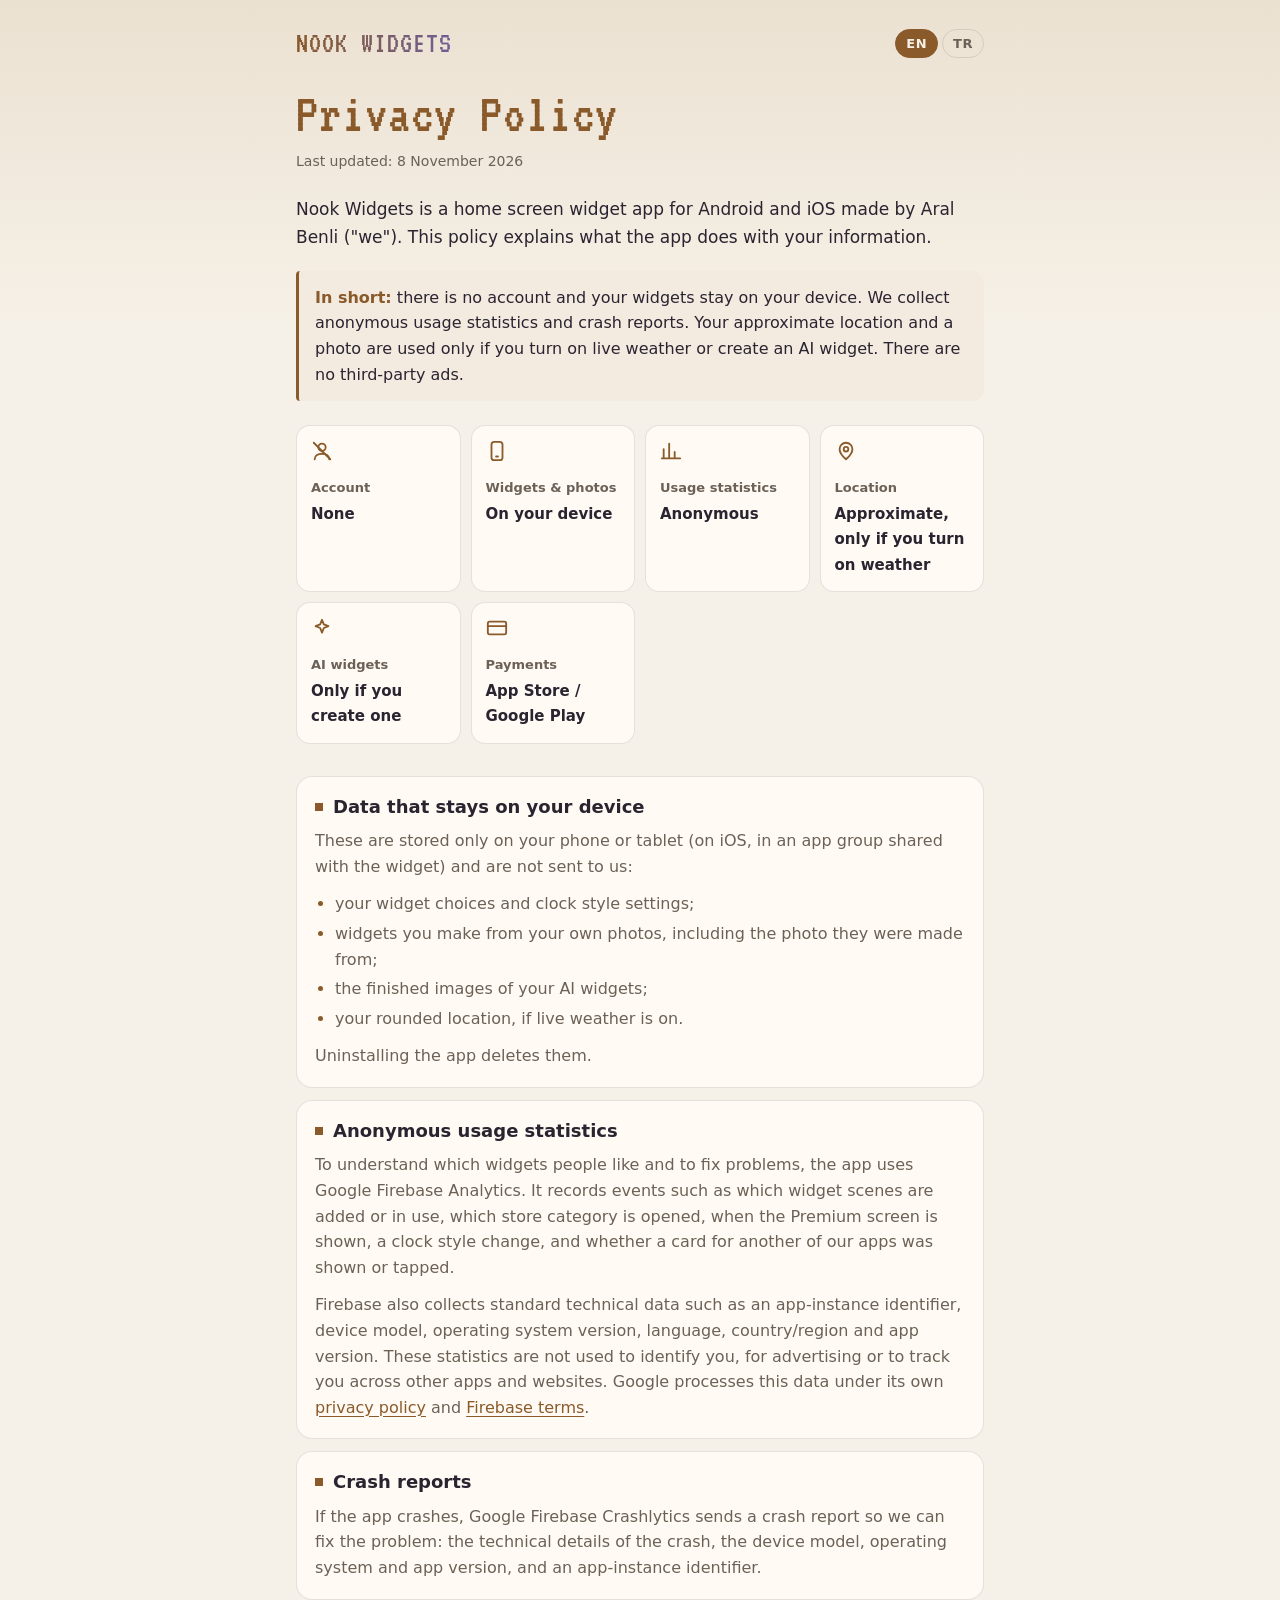
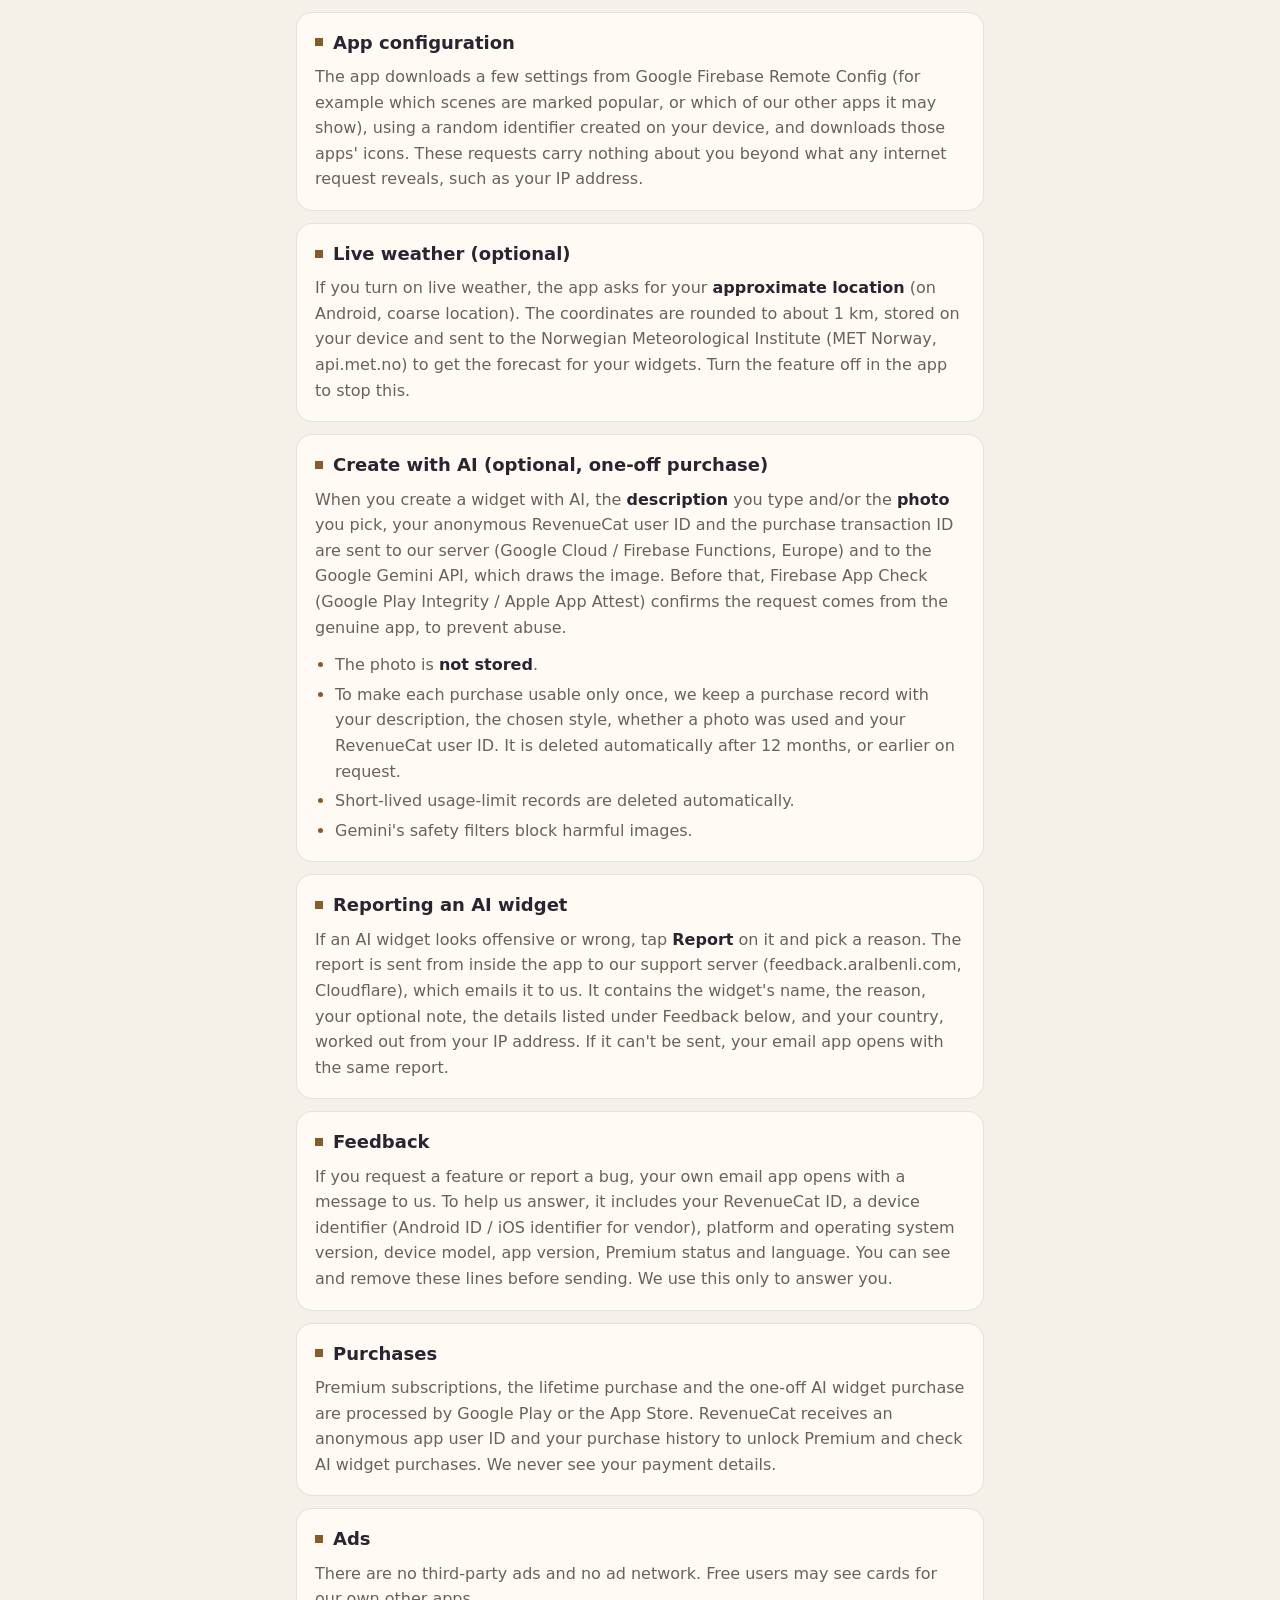
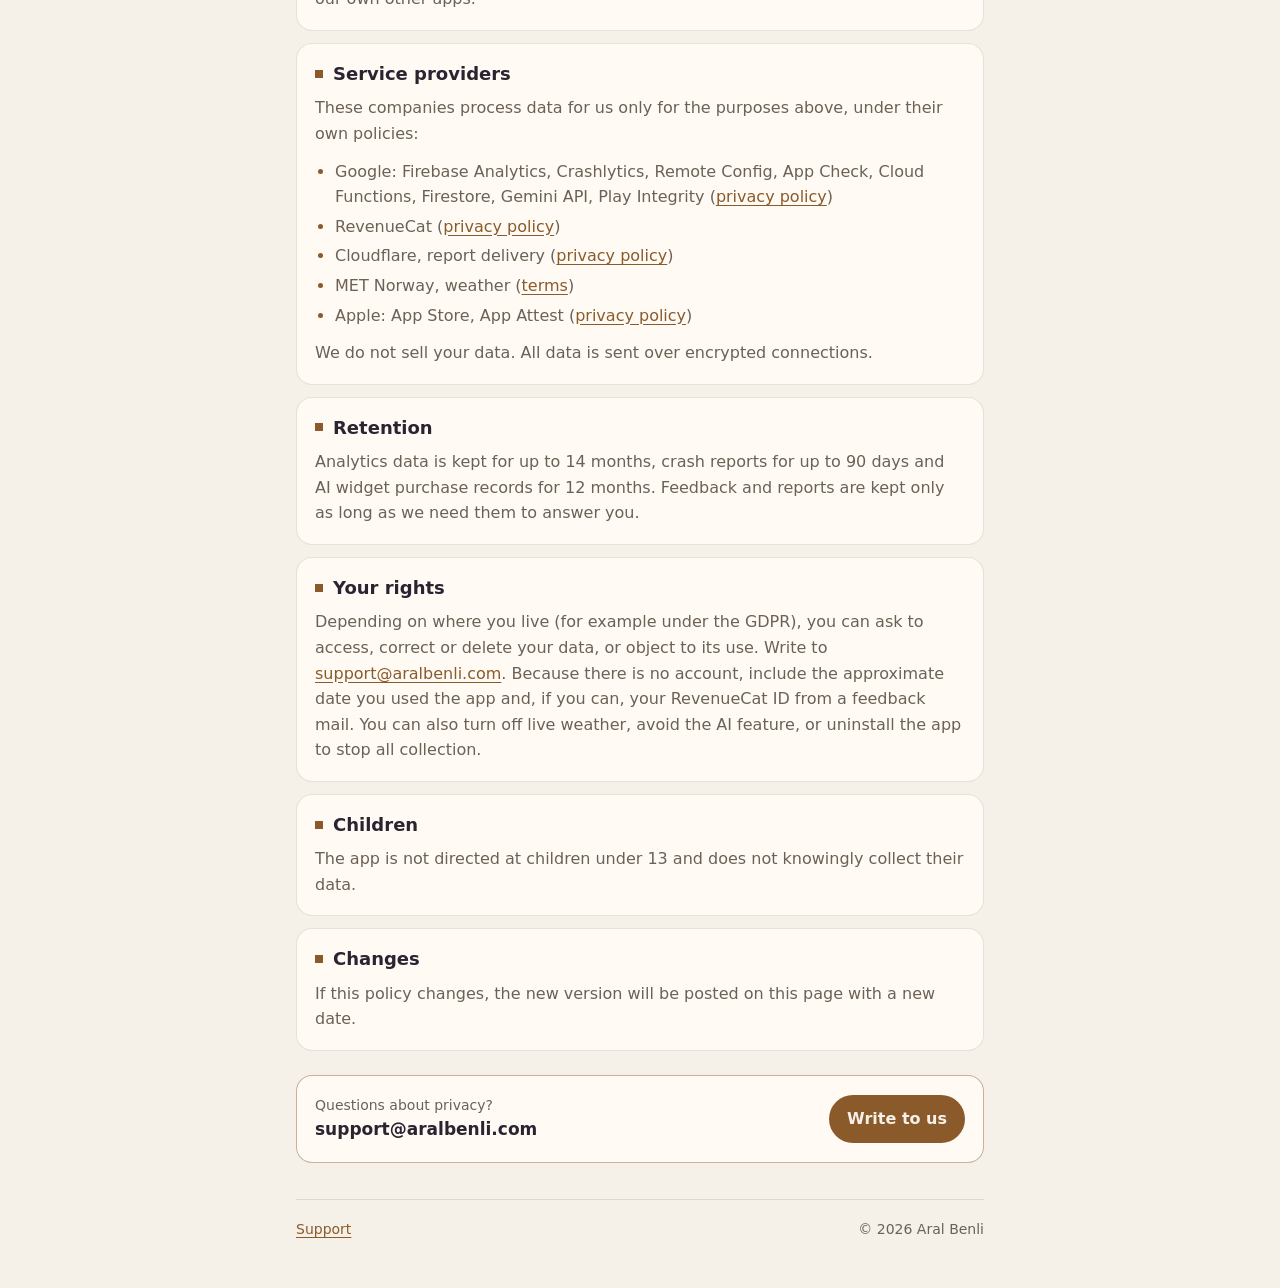
==== privacy.html @ 29fda94a "Nook Widgets privacy policy and support pages Co-Authored-By: Claude Opus 5.5 <noreply@anthropic.com" ====
<!doctype html>
<html lang="en">
<head>
<meta charset="utf-8">
<meta name="viewport" content="width=device-width, initial-scale=1, viewport-fit=cover">
<title>Nook Widgets · Privacy Policy</title>
<meta name="description" content="What Nook Widgets does with your information: no account, widgets on your device, optional weather and AI features.">
<link rel="icon" href="icon.png">
<script src="theme.js"></script>
<link rel="stylesheet" href="style.css">
</head>
<body>
<main>
  <div class="top">
    <a class="brand" href="index.html" data-keep>NOOK WIDGETS</a>
    <div class="langs"><button data-set-lang="en">EN</button><button data-set-lang="tr">TR</button></div>
  </div>

  <!-- ───────── English ───────── -->
  <div lang="en">
    <header class="hero">
      <h1>Privacy Policy</h1>
      <p class="date">Last updated: 8 November 2026</p>
    </header>

    <p class="lead">Nook Widgets is a home screen widget app for Android and iOS made by Aral Benli ("we"). This policy explains what the app does with your information.</p>

    <div class="callout"><strong>In short:</strong> there is no account and your widgets stay on your device. We collect anonymous usage statistics and crash reports. Your approximate location and a photo are used only if you turn on live weather or create an AI widget. There are no third-party ads.</div>

    <ul class="glance">
      <li><svg viewBox="0 0 24 24"><circle cx="12" cy="8" r="4"/><path d="M4 21c0-4 4-6 8-6s8 2 8 6"/><path d="M3 3l18 18"/></svg><b>Account</b><span>None</span></li>
      <li><svg viewBox="0 0 24 24"><rect x="6" y="2" width="12" height="20" rx="3"/><path d="M11 18h2"/></svg><b>Widgets &amp; photos</b><span>On your device</span></li>
      <li><svg viewBox="0 0 24 24"><path d="M4 20V10M10 20V4M16 20v-7M22 20H2"/></svg><b>Usage statistics</b><span>Anonymous</span></li>
      <li><svg viewBox="0 0 24 24"><path d="M12 21s-7-6-7-11a7 7 0 0 1 14 0c0 5-7 11-7 11z"/><circle cx="12" cy="10" r="2.5"/></svg><b>Location</b><span>Approximate, only if you turn on weather</span></li>
      <li><svg viewBox="0 0 24 24"><path d="M12 3l2 5 5 2-5 2-2 5-2-5-5-2 5-2z"/></svg><b>AI widgets</b><span>Only if you create one</span></li>
      <li><svg viewBox="0 0 24 24"><rect x="2" y="5" width="20" height="14" rx="2"/><path d="M2 10h20"/></svg><b>Payments</b><span>App Store / Google Play</span></li>
    </ul>

    <section class="card">
      <h2>Data that stays on your device</h2>
      <p>These are stored only on your phone or tablet (on iOS, in an app group shared with the widget) and are not sent to us:</p>
      <ul>
        <li>your widget choices and clock style settings;</li>
        <li>widgets you make from your own photos, including the photo they were made from;</li>
        <li>the finished images of your AI widgets;</li>
        <li>your rounded location, if live weather is on.</li>
      </ul>
      <p>Uninstalling the app deletes them.</p>
    </section>

    <section class="card">
      <h2>Anonymous usage statistics</h2>
      <p>To understand which widgets people like and to fix problems, the app uses Google Firebase Analytics. It records events such as which widget scenes are added or in use, which store category is opened, when the Premium screen is shown, a clock style change, and whether a card for another of our apps was shown or tapped.</p>
      <p>Firebase also collects standard technical data such as an app-instance identifier, device model, operating system version, language, country/region and app version. These statistics are not used to identify you, for advertising or to track you across other apps and websites. Google processes this data under its own <a href="https://policies.google.com/privacy">privacy policy</a> and <a href="https://firebase.google.com/terms/data-processing-terms">Firebase terms</a>.</p>
    </section>

    <section class="card">
      <h2>Crash reports</h2>
      <p>If the app crashes, Google Firebase Crashlytics sends a crash report so we can fix the problem: the technical details of the crash, the device model, operating system and app version, and an app-instance identifier.</p>
    </section>

    <section class="card">
      <h2>App configuration</h2>
      <p>The app downloads a few settings from Google Firebase Remote Config (for example which scenes are marked popular, or which of our other apps it may show), using a random identifier created on your device, and downloads those apps' icons. These requests carry nothing about you beyond what any internet request reveals, such as your IP address.</p>
    </section>

    <section class="card">
      <h2>Live weather (optional)</h2>
      <p>If you turn on live weather, the app asks for your <b>approximate location</b> (on Android, coarse location). The coordinates are rounded to about 1 km, stored on your device and sent to the Norwegian Meteorological Institute (MET Norway, api.met.no) to get the forecast for your widgets. Turn the feature off in the app to stop this.</p>
    </section>

    <section class="card">
      <h2>Create with AI (optional, one-off purchase)</h2>
      <p>When you create a widget with AI, the <b>description</b> you type and/or the <b>photo</b> you pick, your anonymous RevenueCat user ID and the purchase transaction ID are sent to our server (Google Cloud / Firebase Functions, Europe) and to the Google Gemini API, which draws the image. Before that, Firebase App Check (Google Play Integrity / Apple App Attest) confirms the request comes from the genuine app, to prevent abuse.</p>
      <ul>
        <li>The photo is <b>not stored</b>.</li>
        <li>To make each purchase usable only once, we keep a purchase record with your description, the chosen style, whether a photo was used and your RevenueCat user ID. It is deleted automatically after 12 months, or earlier on request.</li>
        <li>Short-lived usage-limit records are deleted automatically.</li>
        <li>Gemini's safety filters block harmful images.</li>
      </ul>
    </section>

    <section class="card">
      <h2>Reporting an AI widget</h2>
      <p>If an AI widget looks offensive or wrong, tap <b>Report</b> on it and pick a reason. The report is sent from inside the app to our support server (feedback.aralbenli.com, Cloudflare), which emails it to us. It contains the widget's name, the reason, your optional note, the details listed under Feedback below, and your country, worked out from your IP address. If it can't be sent, your email app opens with the same report.</p>
    </section>

    <section class="card">
      <h2>Feedback</h2>
      <p>If you request a feature or report a bug, your own email app opens with a message to us. To help us answer, it includes your RevenueCat ID, a device identifier (Android ID / iOS identifier for vendor), platform and operating system version, device model, app version, Premium status and language. You can see and remove these lines before sending. We use this only to answer you.</p>
    </section>

    <section class="card">
      <h2>Purchases</h2>
      <p>Premium subscriptions, the lifetime purchase and the one-off AI widget purchase are processed by Google Play or the App Store. RevenueCat receives an anonymous app user ID and your purchase history to unlock Premium and check AI widget purchases. We never see your payment details.</p>
    </section>

    <section class="card">
      <h2>Ads</h2>
      <p>There are no third-party ads and no ad network. Free users may see cards for our own other apps.</p>
    </section>

    <section class="card">
      <h2>Service providers</h2>
      <p>These companies process data for us only for the purposes above, under their own policies:</p>
      <ul>
        <li>Google: Firebase Analytics, Crashlytics, Remote Config, App Check, Cloud Functions, Firestore, Gemini API, Play Integrity (<a href="https://policies.google.com/privacy">privacy policy</a>)</li>
        <li>RevenueCat (<a href="https://www.revenuecat.com/privacy">privacy policy</a>)</li>
        <li>Cloudflare, report delivery (<a href="https://www.cloudflare.com/privacypolicy/">privacy policy</a>)</li>
        <li>MET Norway, weather (<a href="https://api.met.no/doc/TermsOfService">terms</a>)</li>
        <li>Apple: App Store, App Attest (<a href="https://www.apple.com/legal/privacy/">privacy policy</a>)</li>
      </ul>
      <p>We do not sell your data. All data is sent over encrypted connections.</p>
    </section>

    <section class="card">
      <h2>Retention</h2>
      <p>Analytics data is kept for up to 14 months, crash reports for up to 90 days and AI widget purchase records for 12 months. Feedback and reports are kept only as long as we need them to answer you.</p>
    </section>

    <section class="card">
      <h2>Your rights</h2>
      <p>Depending on where you live (for example under the GDPR), you can ask to access, correct or delete your data, or object to its use. Write to <a href="mailto:support@aralbenli.com">support@aralbenli.com</a>. Because there is no account, include the approximate date you used the app and, if you can, your RevenueCat ID from a feedback mail. You can also turn off live weather, avoid the AI feature, or uninstall the app to stop all collection.</p>
    </section>

    <section class="card">
      <h2>Children</h2>
      <p>The app is not directed at children under 13 and does not knowingly collect their data.</p>
    </section>

    <section class="card">
      <h2>Changes</h2>
      <p>If this policy changes, the new version will be posted on this page with a new date.</p>
    </section>

    <div class="contact">
      <p>Questions about privacy?<b>support@aralbenli.com</b></p>
      <a class="button" href="mailto:support@aralbenli.com">Write to us</a>
    </div>

    <footer><a href="support.html" data-keep>Support</a><span>© 2026 Aral Benli</span></footer>
  </div>

  <!-- ───────── Türkçe ───────── -->
  <div lang="tr">
    <header class="hero">
      <h1>Gizlilik Politikası</h1>
      <p class="date">Son güncelleme: 8 Kasım 2026</p>
    </header>

    <p class="lead">Nook Widgets, Aral Benli'nin ("biz") Android ve iOS için geliştirdiği bir ana ekran widget uygulamasıdır. Bu politika, uygulamanın bilgilerinizle ne yaptığını anlatır.</p>

    <div class="callout"><strong>Kısaca:</strong> hesap yoktur ve widget'larınız cihazınızda kalır. Anonim kullanım istatistikleri ve çökme raporları toplarız. Yaklaşık konumunuz ve bir fotoğraf yalnızca canlı havayı açarsanız ya da bir AI widget'ı oluşturursanız kullanılır. Üçüncü taraf reklam yoktur.</div>

    <ul class="glance">
      <li><svg viewBox="0 0 24 24"><circle cx="12" cy="8" r="4"/><path d="M4 21c0-4 4-6 8-6s8 2 8 6"/><path d="M3 3l18 18"/></svg><b>Hesap</b><span>Yok</span></li>
      <li><svg viewBox="0 0 24 24"><rect x="6" y="2" width="12" height="20" rx="3"/><path d="M11 18h2"/></svg><b>Widget'lar ve fotoğraflar</b><span>Cihazınızda</span></li>
      <li><svg viewBox="0 0 24 24"><path d="M4 20V10M10 20V4M16 20v-7M22 20H2"/></svg><b>Kullanım istatistikleri</b><span>Anonim</span></li>
      <li><svg viewBox="0 0 24 24"><path d="M12 21s-7-6-7-11a7 7 0 0 1 14 0c0 5-7 11-7 11z"/><circle cx="12" cy="10" r="2.5"/></svg><b>Konum</b><span>Yaklaşık, yalnızca hava açıksa</span></li>
      <li><svg viewBox="0 0 24 24"><path d="M12 3l2 5 5 2-5 2-2 5-2-5-5-2 5-2z"/></svg><b>AI widget'ları</b><span>Yalnızca oluşturursanız</span></li>
      <li><svg viewBox="0 0 24 24"><rect x="2" y="5" width="20" height="14" rx="2"/><path d="M2 10h20"/></svg><b>Ödemeler</b><span>App Store / Google Play</span></li>
    </ul>

    <section class="card">
      <h2>Cihazınızda kalan veriler</h2>
      <p>Bunlar yalnızca telefonunuzda veya tabletinizde saklanır (iOS'ta widget ile paylaşılan bir uygulama grubunda) ve bize gönderilmez:</p>
      <ul>
        <li>widget seçimleriniz ve saat stili ayarlarınız;</li>
        <li>kendi fotoğraflarınızdan yaptığınız widget'lar ve yapıldıkları fotoğraf;</li>
        <li>AI widget'larınızın bitmiş görselleri;</li>
        <li>canlı hava açıksa yuvarlanmış konumunuz.</li>
      </ul>
      <p>Uygulamayı kaldırmak bunları siler.</p>
    </section>

    <section class="card">
      <h2>Anonim kullanım istatistikleri</h2>
      <p>Hangi widget'ların sevildiğini anlamak ve sorunları düzeltmek için uygulama Google Firebase Analytics kullanır. Hangi widget sahnelerinin eklendiği veya kullanıldığı, mağazada hangi kategorinin açıldığı, Premium ekranının ne zaman gösterildiği, saat stilinin değiştirilmesi ve diğer uygulamalarımızdan birinin kartının gösterilip tıklandığı gibi olayları kaydeder.</p>
      <p>Firebase ayrıca uygulama örneği kimliği, cihaz modeli, işletim sistemi sürümü, dil, ülke/bölge ve uygulama sürümü gibi standart teknik verileri toplar. Bu istatistikler sizi tanımlamak, reklam veya sizi başka uygulama ve sitelerde takip etmek için kullanılmaz. Google bu verileri kendi <a href="https://policies.google.com/privacy">gizlilik politikası</a> ve <a href="https://firebase.google.com/terms/data-processing-terms">Firebase şartları</a> kapsamında işler.</p>
    </section>

    <section class="card">
      <h2>Çökme raporları</h2>
      <p>Uygulama çökerse, sorunu düzeltebilmemiz için Google Firebase Crashlytics bir çökme raporu gönderir: çökmenin teknik ayrıntıları, cihaz modeli, işletim sistemi ve uygulama sürümü ile bir uygulama örneği kimliği.</p>
    </section>

    <section class="card">
      <h2>Uygulama ayarları</h2>
      <p>Uygulama, cihazınızda oluşturulan rastgele bir kimlikle Google Firebase Remote Config'ten birkaç ayar indirir (örneğin hangi sahnelerin popüler olduğu veya diğer uygulamalarımızdan hangilerinin gösterilebileceği) ve bu uygulamaların ikonlarını indirir. Bu istekler, IP adresiniz gibi her internet isteğinin gösterdiği bilgiler dışında sizinle ilgili bir şey taşımaz.</p>
    </section>

    <section class="card">
      <h2>Canlı hava (isteğe bağlı)</h2>
      <p>Canlı havayı açarsanız uygulama <b>yaklaşık konumunuzu</b> ister (Android'de yaklaşık konum izni). Koordinatlar yaklaşık 1 km'ye yuvarlanır, cihazınızda saklanır ve widget'larınızın tahmini için Norveç Meteoroloji Enstitüsü'ne (MET Norway, api.met.no) gönderilir. Durdurmak için özelliği uygulamadan kapatın.</p>
    </section>

    <section class="card">
      <h2>AI ile oluştur (isteğe bağlı, tek seferlik satın alma)</h2>
      <p>AI ile widget oluşturduğunuzda yazdığınız <b>açıklama</b> ve/veya seçtiğiniz <b>fotoğraf</b>, anonim RevenueCat kullanıcı kimliğiniz ve satın alma işlem kimliği sunucumuza (Google Cloud / Firebase Functions, Avrupa) ve görseli çizen Google Gemini API'ye gönderilir. Bundan önce Firebase App Check (Google Play Integrity / Apple App Attest), kötüye kullanımı önlemek için isteğin gerçek uygulamadan geldiğini doğrular.</p>
      <ul>
        <li>Fotoğraf <b>saklanmaz</b>.</li>
        <li>Her satın almanın yalnızca bir kez kullanılabilmesi için açıklamanızı, seçilen stili, fotoğraf kullanılıp kullanılmadığını ve RevenueCat kimliğinizi içeren bir satın alma kaydı tutarız. 12 ay sonra otomatik olarak, talep ederseniz daha önce silinir.</li>
        <li>Kısa ömürlü kullanım limiti kayıtları otomatik olarak silinir.</li>
        <li>Gemini'nin güvenlik filtreleri zararlı görselleri engeller.</li>
      </ul>
    </section>

    <section class="card">
      <h2>AI widget'ını bildirme</h2>
      <p>Bir AI widget'ı rahatsız edici ya da hatalı görünüyorsa üzerindeki <b>Bildir</b>'e dokunup bir sebep seçin. Bildirim uygulamanın içinden destek sunucumuza (feedback.aralbenli.com, Cloudflare) gönderilir ve bize e-postayla iletilir. Widget'ın adını, sebebi, isteğe bağlı notunuzu, aşağıda Geri bildirim bölümünde sayılan bilgileri ve IP adresinizden çıkarılan ülkenizi içerir. Gönderilemezse aynı bildirimle e-posta uygulamanız açılır.</p>
    </section>

    <section class="card">
      <h2>Geri bildirim</h2>
      <p>Bir özellik ister veya hata bildirirseniz kendi e-posta uygulamanız bize yazılmış bir mesajla açılır. Yanıt verebilmemiz için mesaja RevenueCat kimliğiniz, bir cihaz kimliği (Android ID / iOS identifier for vendor), platform ve işletim sistemi sürümü, cihaz modeli, uygulama sürümü, Premium durumu ve dil eklenir. Bu satırları göndermeden önce görebilir ve silebilirsiniz. Bunları yalnızca size yanıt vermek için kullanırız.</p>
    </section>

    <section class="card">
      <h2>Satın almalar</h2>
      <p>Premium abonelikleri, ömür boyu satın alma ve tek seferlik AI widget satın alması Google Play veya App Store üzerinden yapılır. RevenueCat, Premium'u açmak ve AI widget satın almalarını doğrulamak için anonim bir kullanıcı kimliği ve satın alma geçmişinizi alır. Ödeme bilgilerinizi hiçbir zaman görmeyiz.</p>
    </section>

    <section class="card">
      <h2>Reklamlar</h2>
      <p>Üçüncü taraf reklam ve reklam ağı yoktur. Ücretsiz kullanıcılar kendi diğer uygulamalarımızın kartlarını görebilir.</p>
    </section>

    <section class="card">
      <h2>Hizmet sağlayıcılar</h2>
      <p>Bu şirketler verileri yalnızca yukarıdaki amaçlar için, kendi politikaları kapsamında bizim adımıza işler:</p>
      <ul>
        <li>Google: Firebase Analytics, Crashlytics, Remote Config, App Check, Cloud Functions, Firestore, Gemini API, Play Integrity (<a href="https://policies.google.com/privacy">gizlilik politikası</a>)</li>
        <li>RevenueCat (<a href="https://www.revenuecat.com/privacy">gizlilik politikası</a>)</li>
        <li>Cloudflare, bildirim iletimi (<a href="https://www.cloudflare.com/privacypolicy/">gizlilik politikası</a>)</li>
        <li>MET Norway, hava durumu (<a href="https://api.met.no/doc/TermsOfService">şartlar</a>)</li>
        <li>Apple: App Store, App Attest (<a href="https://www.apple.com/legal/privacy/">gizlilik politikası</a>)</li>
      </ul>
      <p>Verilerinizi satmayız. Tüm veriler şifreli bağlantılar üzerinden gönderilir.</p>
    </section>

    <section class="card">
      <h2>Saklama süresi</h2>
      <p>İstatistikler en fazla 14 ay, çökme raporları en fazla 90 gün, AI widget satın alma kayıtları 12 ay saklanır. Geri bildirimler ve bildirimler yalnızca size yanıt vermek için gerektiği sürece saklanır.</p>
    </section>

    <section class="card">
      <h2>Haklarınız</h2>
      <p>Yaşadığınız yere bağlı olarak (örneğin GDPR veya KVKK kapsamında) verilerinize erişmeyi, düzeltilmesini veya silinmesini isteyebilir ya da kullanılmasına itiraz edebilirsiniz. <a href="mailto:support@aralbenli.com">support@aralbenli.com</a> adresine yazın. Hesap olmadığı için uygulamayı kullandığınız yaklaşık tarihi ve mümkünse geri bildirim e-postasındaki RevenueCat kimliğinizi belirtin. Canlı havayı kapatarak, AI özelliğini kullanmayarak veya uygulamayı kaldırarak veri toplamayı durdurabilirsiniz.</p>
    </section>

    <section class="card">
      <h2>Çocuklar</h2>
      <p>Uygulama 13 yaş altı çocuklara yönelik değildir ve bilerek onların verisini toplamaz.</p>
    </section>

    <section class="card">
      <h2>Değişiklikler</h2>
      <p>Politika değişirse yeni sürüm yeni tarihle bu sayfada yayınlanır.</p>
    </section>

    <div class="contact">
      <p>Gizlilikle ilgili sorunuz mu var?<b>support@aralbenli.com</b></p>
      <a class="button" href="mailto:support@aralbenli.com">Bize yazın</a>
    </div>

    <footer><a href="support.html" data-keep>Destek</a><span>© 2026 Aral Benli</span></footer>
  </div>
</main>
</body>
</html>
---- style.css ----
@font-face {
  font-family: 'NookPixel';
  src: url(fonts/vt323.ttf);
  font-display: swap;
}

/* Night nook (dark) by default; light follows the device or ?theme=light. */
:root {
  --bg: #1D1A22;
  --bg-top: #2A2431;
  --panel: #25212B;
  --accent: #D9B88A;
  --accent-2: #B7A6D6;
  --text: #F1E9DC;
  --muted: #B9AE9F;
  --line: color-mix(in srgb, var(--text) 12%, transparent);
  --title-font: 'NookPixel', ui-monospace, monospace;
  color-scheme: dark;
}

@media (prefers-color-scheme: light) {
  :root:not([data-theme]) {
    --bg: #F6F1E8;
    --bg-top: #EBE1D1;
    --panel: #FFFBF4;
    --accent: #8A5A2B;
    --accent-2: #6E5E96;
    --text: #2A2431;
    --muted: #6B6157;
    color-scheme: light;
  }
}
:root[data-theme="light"] {
  --bg: #F6F1E8;
  --bg-top: #EBE1D1;
  --panel: #FFFBF4;
  --accent: #8A5A2B;
  --accent-2: #6E5E96;
  --text: #2A2431;
  --muted: #6B6157;
  color-scheme: light;
}
:root[data-theme="dark"] { color-scheme: dark; }

* { box-sizing: border-box; }

html { -webkit-text-size-adjust: 100%; }

body {
  margin: 0;
  min-height: 100vh;
  background: linear-gradient(180deg, var(--bg-top) 0, var(--bg) 340px) no-repeat, var(--bg);
  color: var(--text);
  font: 16px/1.6 system-ui, -apple-system, 'Segoe UI', Roboto, sans-serif;
  -webkit-font-smoothing: antialiased;
}

main {
  max-width: 720px;
  margin: 0 auto;
  padding: 28px 16px 48px;
}

/* Only the chosen language shows. */
html[lang="en"] [lang="tr"],
html[lang="tr"] [lang="en"] { display: none !important; }

.top {
  display: flex;
  justify-content: space-between;
  align-items: center;
  gap: 12px;
  margin-bottom: 28px;
}
.brand {
  font-family: var(--title-font);
  font-size: 30px;
  letter-spacing: 1px;
  line-height: 1;
  background: linear-gradient(90deg, var(--accent), var(--accent-2));
  -webkit-background-clip: text;
  background-clip: text;
  color: transparent;
  text-decoration: none;
}
.langs { display: flex; gap: 4px; }
.langs button {
  font: 600 13px/1 system-ui, sans-serif;
  letter-spacing: .5px;
  padding: 7px 10px;
  border-radius: 999px;
  border: 1px solid var(--line);
  background: transparent;
  color: var(--muted);
  cursor: pointer;
}
html[lang="en"] .langs [data-set-lang="en"],
html[lang="tr"] .langs [data-set-lang="tr"] {
  background: var(--accent);
  border-color: var(--accent);
  color: var(--bg);
}
html[data-app="1"] .top { display: none; }

.hero { margin: 0 0 24px; }
.hero h1 {
  font-family: var(--title-font);
  font-weight: normal;
  font-size: clamp(40px, 11vw, 56px);
  line-height: 1;
  letter-spacing: 1px;
  margin: 0 0 8px;
  color: var(--accent);
}
.hero .date { color: var(--muted); font-size: 14px; margin: 0; }
.hero img { border-radius: 18px; margin-bottom: 16px; image-rendering: auto; }

.lead {
  font-size: 17px;
  margin: 0 0 20px;
}

.callout {
  border-left: 3px solid var(--accent);
  background: color-mix(in srgb, var(--accent) 10%, var(--panel));
  border-radius: 4px 12px 12px 4px;
  padding: 14px 16px;
  margin: 0 0 24px;
}
.callout strong { color: var(--accent); }

.glance {
  display: grid;
  grid-template-columns: repeat(auto-fit, minmax(150px, 1fr));
  gap: 10px;
  margin: 0 0 32px;
  padding: 0;
  list-style: none;
}
.glance li {
  background: var(--panel);
  border: 1px solid var(--line);
  border-radius: 14px;
  padding: 14px;
}
.glance svg { width: 22px; height: 22px; stroke: var(--accent); fill: none; stroke-width: 2; stroke-linecap: round; stroke-linejoin: round; }
.glance b { display: block; font-size: 13px; color: var(--muted); font-weight: 600; margin: 8px 0 2px; }
.glance span { font-size: 15px; font-weight: 600; }

section.card {
  background: var(--panel);
  border: 1px solid var(--line);
  border-radius: 16px;
  padding: 18px 18px 6px;
  margin: 0 0 12px;
}
section.card h2 {
  font-size: 18px;
  line-height: 1.3;
  margin: 0 0 10px;
  color: var(--text);
  display: flex;
  align-items: center;
  gap: 10px;
}
section.card h2::before {
  content: '';
  flex: none;
  width: 8px;
  height: 8px;
  background: var(--accent);
}
section.card p, section.card ul { margin: 0 0 12px; color: var(--muted); }
section.card p b, section.card li b { color: var(--text); }
section.card ul { padding-left: 20px; }
section.card li { margin: 4px 0; }
section.card li::marker { color: var(--accent); }

a { color: var(--accent); text-underline-offset: 3px; }

details {
  background: var(--panel);
  border: 1px solid var(--line);
  border-radius: 14px;
  margin: 0 0 10px;
  overflow: hidden;
}
summary {
  list-style: none;
  cursor: pointer;
  padding: 16px 48px 16px 18px;
  font-weight: 600;
  position: relative;
}
summary::-webkit-details-marker { display: none; }
summary::after {
  content: '';
  position: absolute;
  right: 20px;
  top: 50%;
  width: 8px;
  height: 8px;
  border-right: 2px solid var(--accent);
  border-bottom: 2px solid var(--accent);
  transform: translateY(-70%) rotate(45deg);
  transition: transform .2s;
}
details[open] summary::after { transform: translateY(-30%) rotate(-135deg); }
details > div { padding: 0 18px 16px; color: var(--muted); }
details > div b { color: var(--text); }

h3.group {
  font-family: var(--title-font);
  font-weight: normal;
  font-size: 28px;
  letter-spacing: 1px;
  color: var(--accent);
  margin: 32px 0 12px;
}

.contact {
  display: flex;
  flex-wrap: wrap;
  gap: 12px;
  align-items: center;
  justify-content: space-between;
  background: var(--panel);
  border: 1px solid color-mix(in srgb, var(--accent) 45%, transparent);
  border-radius: 16px;
  padding: 18px;
  margin: 24px 0;
}
.contact p { margin: 0; color: var(--muted); font-size: 14px; }
.contact p b { display: block; color: var(--text); font-size: 17px; }
.button {
  display: inline-block;
  background: var(--accent);
  color: var(--bg);
  font-weight: 700;
  text-decoration: none;
  padding: 11px 18px;
  border-radius: 999px;
}

kbd {
  font: 600 14px/1 system-ui, sans-serif;
  background: color-mix(in srgb, var(--accent) 14%, transparent);
  color: var(--text);
  padding: 3px 7px;
  border-radius: 6px;
  white-space: nowrap;
}

footer {
  margin-top: 36px;
  padding-top: 18px;
  border-top: 1px solid var(--line);
  display: flex;
  justify-content: space-between;
  flex-wrap: wrap;
  gap: 8px;
  color: var(--muted);
  font-size: 14px;
}

/* Inside the app's web view the back arrow leaves the page. */
html[data-app="1"] footer a { display: none; }
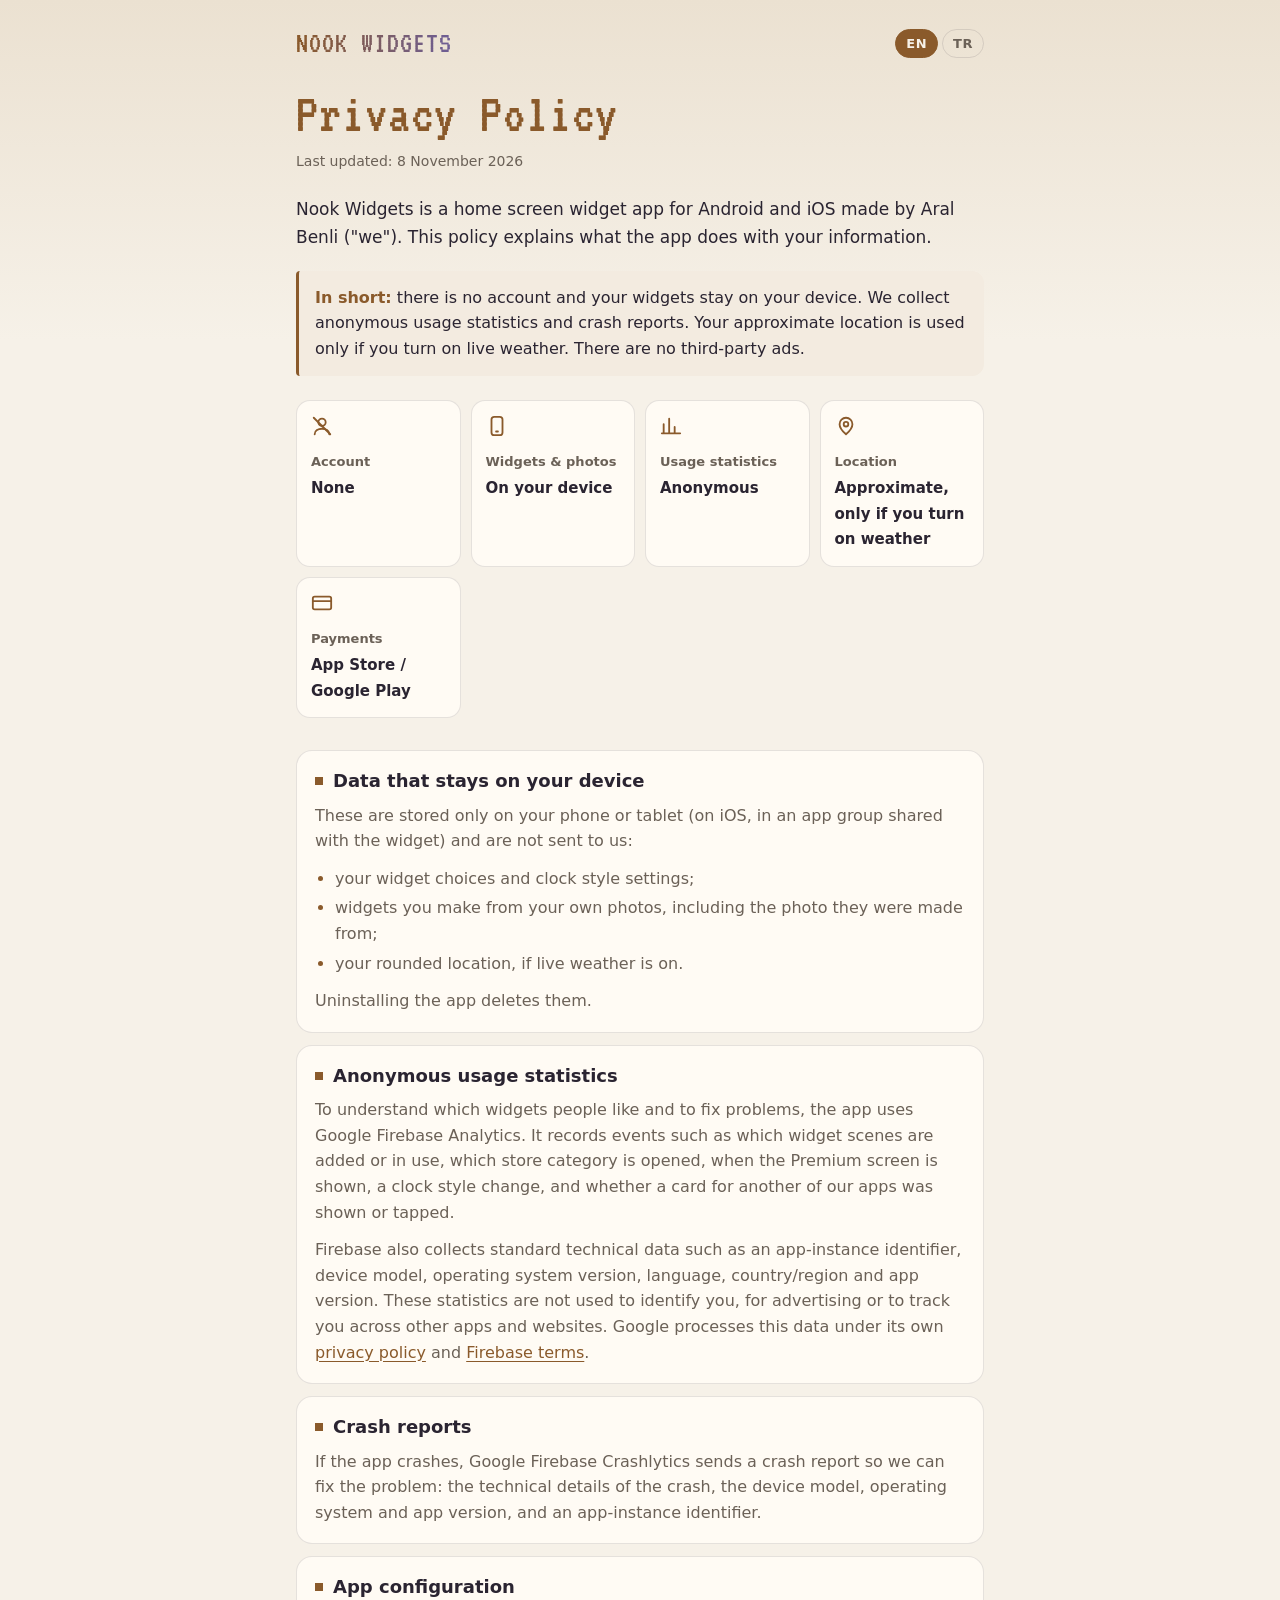
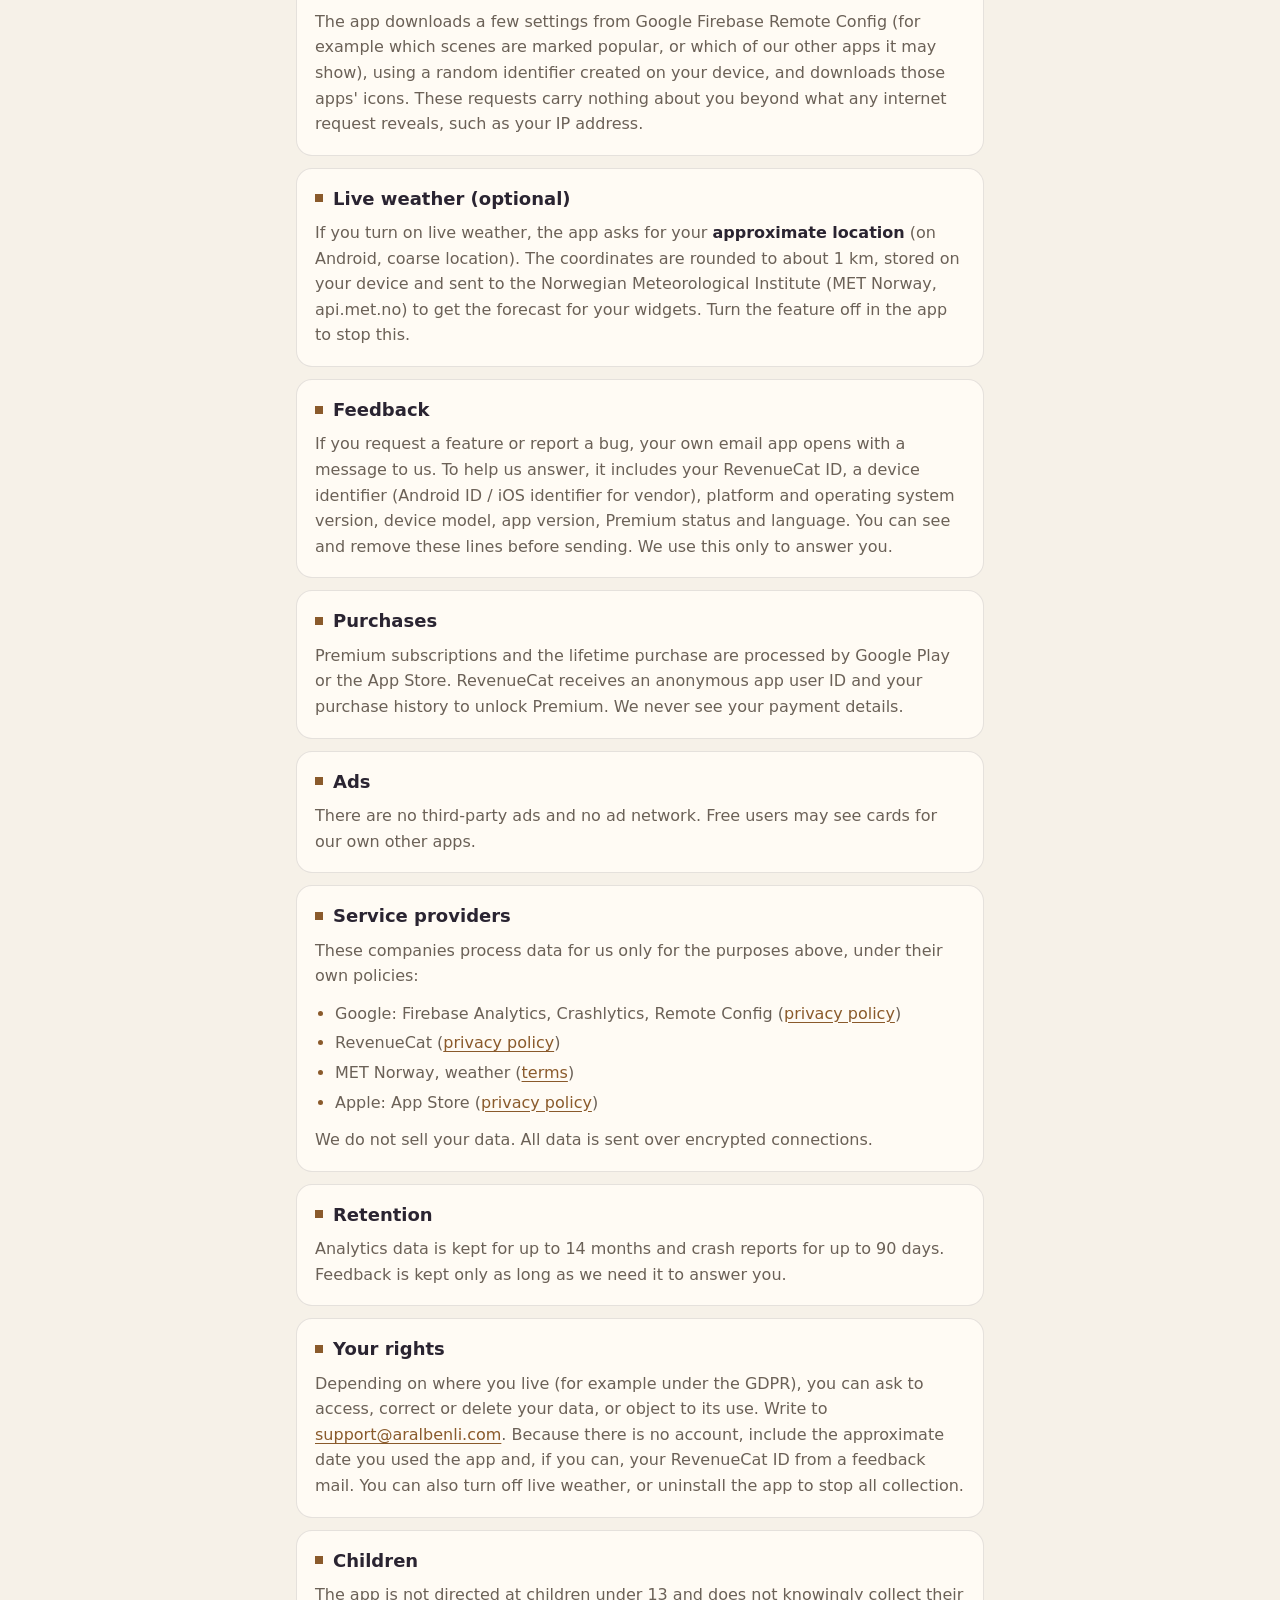
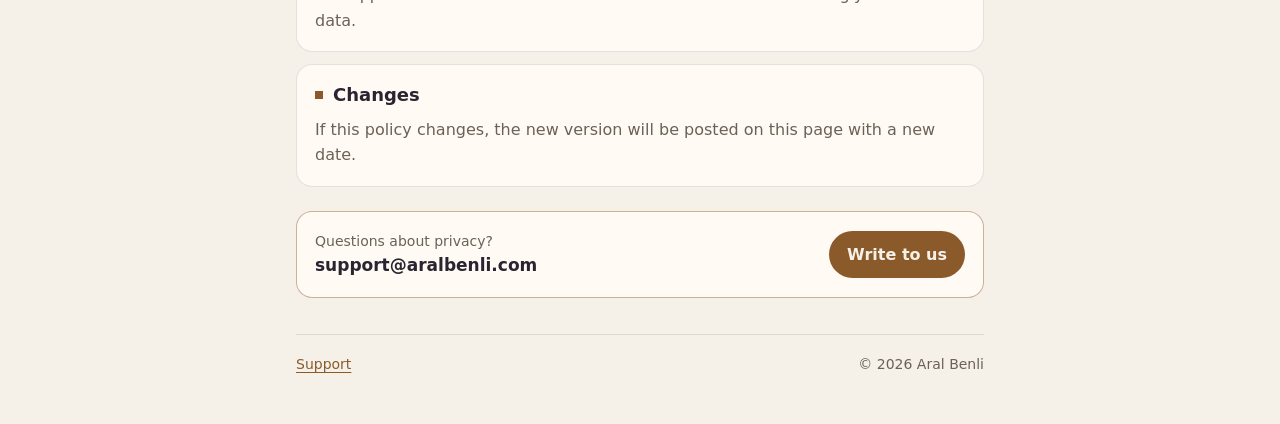
==== commit c85aa724: "Remove AI widget sections (feature removed) Co-Authored-By: Claude Opus 5.5 <noreply@anthropic.com>" ====
--- a/privacy.html
+++ b/privacy.html
@@ -4,7 +4,7 @@
 <meta charset="utf-8">
 <meta name="viewport" content="width=device-width, initial-scale=1, viewport-fit=cover">
 <title>Nook Widgets · Privacy Policy</title>
-<meta name="description" content="What Nook Widgets does with your information: no account, widgets on your device, optional weather and AI features.">
+<meta name="description" content="What Nook Widgets does with your information: no account, widgets on your device, optional live weather.">
 <link rel="icon" href="icon.png">
 <script src="theme.js"></script>
 <link rel="stylesheet" href="style.css">
@@ -25,14 +25,13 @@
 
     <p class="lead">Nook Widgets is a home screen widget app for Android and iOS made by Aral Benli ("we"). This policy explains what the app does with your information.</p>
 
-    <div class="callout"><strong>In short:</strong> there is no account and your widgets stay on your device. We collect anonymous usage statistics and crash reports. Your approximate location and a photo are used only if you turn on live weather or create an AI widget. There are no third-party ads.</div>
+    <div class="callout"><strong>In short:</strong> there is no account and your widgets stay on your device. We collect anonymous usage statistics and crash reports. Your approximate location is used only if you turn on live weather. There are no third-party ads.</div>
 
     <ul class="glance">
       <li><svg viewBox="0 0 24 24"><circle cx="12" cy="8" r="4"/><path d="M4 21c0-4 4-6 8-6s8 2 8 6"/><path d="M3 3l18 18"/></svg><b>Account</b><span>None</span></li>
       <li><svg viewBox="0 0 24 24"><rect x="6" y="2" width="12" height="20" rx="3"/><path d="M11 18h2"/></svg><b>Widgets &amp; photos</b><span>On your device</span></li>
       <li><svg viewBox="0 0 24 24"><path d="M4 20V10M10 20V4M16 20v-7M22 20H2"/></svg><b>Usage statistics</b><span>Anonymous</span></li>
       <li><svg viewBox="0 0 24 24"><path d="M12 21s-7-6-7-11a7 7 0 0 1 14 0c0 5-7 11-7 11z"/><circle cx="12" cy="10" r="2.5"/></svg><b>Location</b><span>Approximate, only if you turn on weather</span></li>
-      <li><svg viewBox="0 0 24 24"><path d="M12 3l2 5 5 2-5 2-2 5-2-5-5-2 5-2z"/></svg><b>AI widgets</b><span>Only if you create one</span></li>
       <li><svg viewBox="0 0 24 24"><rect x="2" y="5" width="20" height="14" rx="2"/><path d="M2 10h20"/></svg><b>Payments</b><span>App Store / Google Play</span></li>
     </ul>
 
@@ -42,7 +41,6 @@
       <ul>
         <li>your widget choices and clock style settings;</li>
         <li>widgets you make from your own photos, including the photo they were made from;</li>
-        <li>the finished images of your AI widgets;</li>
         <li>your rounded location, if live weather is on.</li>
       </ul>
       <p>Uninstalling the app deletes them.</p>
@@ -70,29 +68,13 @@
     </section>
 
     <section class="card">
-      <h2>Create with AI (optional, one-off purchase)</h2>
-      <p>When you create a widget with AI, the <b>description</b> you type and/or the <b>photo</b> you pick, your anonymous RevenueCat user ID and the purchase transaction ID are sent to our server (Google Cloud / Firebase Functions, Europe) and to the Google Gemini API, which draws the image. Before that, Firebase App Check (Google Play Integrity / Apple App Attest) confirms the request comes from the genuine app, to prevent abuse.</p>
-      <ul>
-        <li>The photo is <b>not stored</b>.</li>
-        <li>To make each purchase usable only once, we keep a purchase record with your description, the chosen style, whether a photo was used and your RevenueCat user ID. It is deleted automatically after 12 months, or earlier on request.</li>
-        <li>Short-lived usage-limit records are deleted automatically.</li>
-        <li>Gemini's safety filters block harmful images.</li>
-      </ul>
-    </section>
-
-    <section class="card">
-      <h2>Reporting an AI widget</h2>
-      <p>If an AI widget looks offensive or wrong, tap <b>Report</b> on it and pick a reason. The report is sent from inside the app to our support server (feedback.aralbenli.com, Cloudflare), which emails it to us. It contains the widget's name, the reason, your optional note, the details listed under Feedback below, and your country, worked out from your IP address. If it can't be sent, your email app opens with the same report.</p>
-    </section>
-
-    <section class="card">
       <h2>Feedback</h2>
       <p>If you request a feature or report a bug, your own email app opens with a message to us. To help us answer, it includes your RevenueCat ID, a device identifier (Android ID / iOS identifier for vendor), platform and operating system version, device model, app version, Premium status and language. You can see and remove these lines before sending. We use this only to answer you.</p>
     </section>
 
     <section class="card">
       <h2>Purchases</h2>
-      <p>Premium subscriptions, the lifetime purchase and the one-off AI widget purchase are processed by Google Play or the App Store. RevenueCat receives an anonymous app user ID and your purchase history to unlock Premium and check AI widget purchases. We never see your payment details.</p>
+      <p>Premium subscriptions and the lifetime purchase are processed by Google Play or the App Store. RevenueCat receives an anonymous app user ID and your purchase history to unlock Premium. We never see your payment details.</p>
     </section>
 
     <section class="card">
@@ -104,23 +86,22 @@
       <h2>Service providers</h2>
       <p>These companies process data for us only for the purposes above, under their own policies:</p>
       <ul>
-        <li>Google: Firebase Analytics, Crashlytics, Remote Config, App Check, Cloud Functions, Firestore, Gemini API, Play Integrity (<a href="https://policies.google.com/privacy">privacy policy</a>)</li>
+        <li>Google: Firebase Analytics, Crashlytics, Remote Config (<a href="https://policies.google.com/privacy">privacy policy</a>)</li>
         <li>RevenueCat (<a href="https://www.revenuecat.com/privacy">privacy policy</a>)</li>
-        <li>Cloudflare, report delivery (<a href="https://www.cloudflare.com/privacypolicy/">privacy policy</a>)</li>
         <li>MET Norway, weather (<a href="https://api.met.no/doc/TermsOfService">terms</a>)</li>
-        <li>Apple: App Store, App Attest (<a href="https://www.apple.com/legal/privacy/">privacy policy</a>)</li>
+        <li>Apple: App Store (<a href="https://www.apple.com/legal/privacy/">privacy policy</a>)</li>
       </ul>
       <p>We do not sell your data. All data is sent over encrypted connections.</p>
     </section>
 
     <section class="card">
       <h2>Retention</h2>
-      <p>Analytics data is kept for up to 14 months, crash reports for up to 90 days and AI widget purchase records for 12 months. Feedback and reports are kept only as long as we need them to answer you.</p>
+      <p>Analytics data is kept for up to 14 months and crash reports for up to 90 days. Feedback is kept only as long as we need it to answer you.</p>
     </section>
 
     <section class="card">
       <h2>Your rights</h2>
-      <p>Depending on where you live (for example under the GDPR), you can ask to access, correct or delete your data, or object to its use. Write to <a href="mailto:support@aralbenli.com">support@aralbenli.com</a>. Because there is no account, include the approximate date you used the app and, if you can, your RevenueCat ID from a feedback mail. You can also turn off live weather, avoid the AI feature, or uninstall the app to stop all collection.</p>
+      <p>Depending on where you live (for example under the GDPR), you can ask to access, correct or delete your data, or object to its use. Write to <a href="mailto:support@aralbenli.com">support@aralbenli.com</a>. Because there is no account, include the approximate date you used the app and, if you can, your RevenueCat ID from a feedback mail. You can also turn off live weather, or uninstall the app to stop all collection.</p>
     </section>
 
     <section class="card">
@@ -150,14 +131,13 @@
 
     <p class="lead">Nook Widgets, Aral Benli'nin ("biz") Android ve iOS için geliştirdiği bir ana ekran widget uygulamasıdır. Bu politika, uygulamanın bilgilerinizle ne yaptığını anlatır.</p>
 
-    <div class="callout"><strong>Kısaca:</strong> hesap yoktur ve widget'larınız cihazınızda kalır. Anonim kullanım istatistikleri ve çökme raporları toplarız. Yaklaşık konumunuz ve bir fotoğraf yalnızca canlı havayı açarsanız ya da bir AI widget'ı oluşturursanız kullanılır. Üçüncü taraf reklam yoktur.</div>
+    <div class="callout"><strong>Kısaca:</strong> hesap yoktur ve widget'larınız cihazınızda kalır. Anonim kullanım istatistikleri ve çökme raporları toplarız. Yaklaşık konumunuz yalnızca canlı havayı açarsanız kullanılır. Üçüncü taraf reklam yoktur.</div>
 
     <ul class="glance">
       <li><svg viewBox="0 0 24 24"><circle cx="12" cy="8" r="4"/><path d="M4 21c0-4 4-6 8-6s8 2 8 6"/><path d="M3 3l18 18"/></svg><b>Hesap</b><span>Yok</span></li>
       <li><svg viewBox="0 0 24 24"><rect x="6" y="2" width="12" height="20" rx="3"/><path d="M11 18h2"/></svg><b>Widget'lar ve fotoğraflar</b><span>Cihazınızda</span></li>
       <li><svg viewBox="0 0 24 24"><path d="M4 20V10M10 20V4M16 20v-7M22 20H2"/></svg><b>Kullanım istatistikleri</b><span>Anonim</span></li>
       <li><svg viewBox="0 0 24 24"><path d="M12 21s-7-6-7-11a7 7 0 0 1 14 0c0 5-7 11-7 11z"/><circle cx="12" cy="10" r="2.5"/></svg><b>Konum</b><span>Yaklaşık, yalnızca hava açıksa</span></li>
-      <li><svg viewBox="0 0 24 24"><path d="M12 3l2 5 5 2-5 2-2 5-2-5-5-2 5-2z"/></svg><b>AI widget'ları</b><span>Yalnızca oluşturursanız</span></li>
       <li><svg viewBox="0 0 24 24"><rect x="2" y="5" width="20" height="14" rx="2"/><path d="M2 10h20"/></svg><b>Ödemeler</b><span>App Store / Google Play</span></li>
     </ul>
 
@@ -167,7 +147,6 @@
       <ul>
         <li>widget seçimleriniz ve saat stili ayarlarınız;</li>
         <li>kendi fotoğraflarınızdan yaptığınız widget'lar ve yapıldıkları fotoğraf;</li>
-        <li>AI widget'larınızın bitmiş görselleri;</li>
         <li>canlı hava açıksa yuvarlanmış konumunuz.</li>
       </ul>
       <p>Uygulamayı kaldırmak bunları siler.</p>
@@ -195,29 +174,13 @@
     </section>
 
     <section class="card">
-      <h2>AI ile oluştur (isteğe bağlı, tek seferlik satın alma)</h2>
-      <p>AI ile widget oluşturduğunuzda yazdığınız <b>açıklama</b> ve/veya seçtiğiniz <b>fotoğraf</b>, anonim RevenueCat kullanıcı kimliğiniz ve satın alma işlem kimliği sunucumuza (Google Cloud / Firebase Functions, Avrupa) ve görseli çizen Google Gemini API'ye gönderilir. Bundan önce Firebase App Check (Google Play Integrity / Apple App Attest), kötüye kullanımı önlemek için isteğin gerçek uygulamadan geldiğini doğrular.</p>
-      <ul>
-        <li>Fotoğraf <b>saklanmaz</b>.</li>
-        <li>Her satın almanın yalnızca bir kez kullanılabilmesi için açıklamanızı, seçilen stili, fotoğraf kullanılıp kullanılmadığını ve RevenueCat kimliğinizi içeren bir satın alma kaydı tutarız. 12 ay sonra otomatik olarak, talep ederseniz daha önce silinir.</li>
-        <li>Kısa ömürlü kullanım limiti kayıtları otomatik olarak silinir.</li>
-        <li>Gemini'nin güvenlik filtreleri zararlı görselleri engeller.</li>
-      </ul>
-    </section>
-
-    <section class="card">
-      <h2>AI widget'ını bildirme</h2>
-      <p>Bir AI widget'ı rahatsız edici ya da hatalı görünüyorsa üzerindeki <b>Bildir</b>'e dokunup bir sebep seçin. Bildirim uygulamanın içinden destek sunucumuza (feedback.aralbenli.com, Cloudflare) gönderilir ve bize e-postayla iletilir. Widget'ın adını, sebebi, isteğe bağlı notunuzu, aşağıda Geri bildirim bölümünde sayılan bilgileri ve IP adresinizden çıkarılan ülkenizi içerir. Gönderilemezse aynı bildirimle e-posta uygulamanız açılır.</p>
-    </section>
-
-    <section class="card">
       <h2>Geri bildirim</h2>
       <p>Bir özellik ister veya hata bildirirseniz kendi e-posta uygulamanız bize yazılmış bir mesajla açılır. Yanıt verebilmemiz için mesaja RevenueCat kimliğiniz, bir cihaz kimliği (Android ID / iOS identifier for vendor), platform ve işletim sistemi sürümü, cihaz modeli, uygulama sürümü, Premium durumu ve dil eklenir. Bu satırları göndermeden önce görebilir ve silebilirsiniz. Bunları yalnızca size yanıt vermek için kullanırız.</p>
     </section>
 
     <section class="card">
       <h2>Satın almalar</h2>
-      <p>Premium abonelikleri, ömür boyu satın alma ve tek seferlik AI widget satın alması Google Play veya App Store üzerinden yapılır. RevenueCat, Premium'u açmak ve AI widget satın almalarını doğrulamak için anonim bir kullanıcı kimliği ve satın alma geçmişinizi alır. Ödeme bilgilerinizi hiçbir zaman görmeyiz.</p>
+      <p>Premium abonelikleri ve ömür boyu satın alma Google Play veya App Store üzerinden yapılır. RevenueCat, Premium'u açmak için anonim bir kullanıcı kimliği ve satın alma geçmişinizi alır. Ödeme bilgilerinizi hiçbir zaman görmeyiz.</p>
     </section>
 
     <section class="card">
@@ -229,23 +192,22 @@
       <h2>Hizmet sağlayıcılar</h2>
       <p>Bu şirketler verileri yalnızca yukarıdaki amaçlar için, kendi politikaları kapsamında bizim adımıza işler:</p>
       <ul>
-        <li>Google: Firebase Analytics, Crashlytics, Remote Config, App Check, Cloud Functions, Firestore, Gemini API, Play Integrity (<a href="https://policies.google.com/privacy">gizlilik politikası</a>)</li>
+        <li>Google: Firebase Analytics, Crashlytics, Remote Config (<a href="https://policies.google.com/privacy">gizlilik politikası</a>)</li>
         <li>RevenueCat (<a href="https://www.revenuecat.com/privacy">gizlilik politikası</a>)</li>
-        <li>Cloudflare, bildirim iletimi (<a href="https://www.cloudflare.com/privacypolicy/">gizlilik politikası</a>)</li>
         <li>MET Norway, hava durumu (<a href="https://api.met.no/doc/TermsOfService">şartlar</a>)</li>
-        <li>Apple: App Store, App Attest (<a href="https://www.apple.com/legal/privacy/">gizlilik politikası</a>)</li>
+        <li>Apple: App Store (<a href="https://www.apple.com/legal/privacy/">gizlilik politikası</a>)</li>
       </ul>
       <p>Verilerinizi satmayız. Tüm veriler şifreli bağlantılar üzerinden gönderilir.</p>
     </section>
 
     <section class="card">
       <h2>Saklama süresi</h2>
-      <p>İstatistikler en fazla 14 ay, çökme raporları en fazla 90 gün, AI widget satın alma kayıtları 12 ay saklanır. Geri bildirimler ve bildirimler yalnızca size yanıt vermek için gerektiği sürece saklanır.</p>
+      <p>İstatistikler en fazla 14 ay, çökme raporları en fazla 90 gün saklanır. Geri bildirimler yalnızca size yanıt vermek için gerektiği sürece saklanır.</p>
     </section>
 
     <section class="card">
       <h2>Haklarınız</h2>
-      <p>Yaşadığınız yere bağlı olarak (örneğin GDPR veya KVKK kapsamında) verilerinize erişmeyi, düzeltilmesini veya silinmesini isteyebilir ya da kullanılmasına itiraz edebilirsiniz. <a href="mailto:support@aralbenli.com">support@aralbenli.com</a> adresine yazın. Hesap olmadığı için uygulamayı kullandığınız yaklaşık tarihi ve mümkünse geri bildirim e-postasındaki RevenueCat kimliğinizi belirtin. Canlı havayı kapatarak, AI özelliğini kullanmayarak veya uygulamayı kaldırarak veri toplamayı durdurabilirsiniz.</p>
+      <p>Yaşadığınız yere bağlı olarak (örneğin GDPR veya KVKK kapsamında) verilerinize erişmeyi, düzeltilmesini veya silinmesini isteyebilir ya da kullanılmasına itiraz edebilirsiniz. <a href="mailto:support@aralbenli.com">support@aralbenli.com</a> adresine yazın. Hesap olmadığı için uygulamayı kullandığınız yaklaşık tarihi ve mümkünse geri bildirim e-postasındaki RevenueCat kimliğinizi belirtin. Canlı havayı kapatarak veya uygulamayı kaldırarak veri toplamayı durdurabilirsiniz.</p>
     </section>
 
     <section class="card">
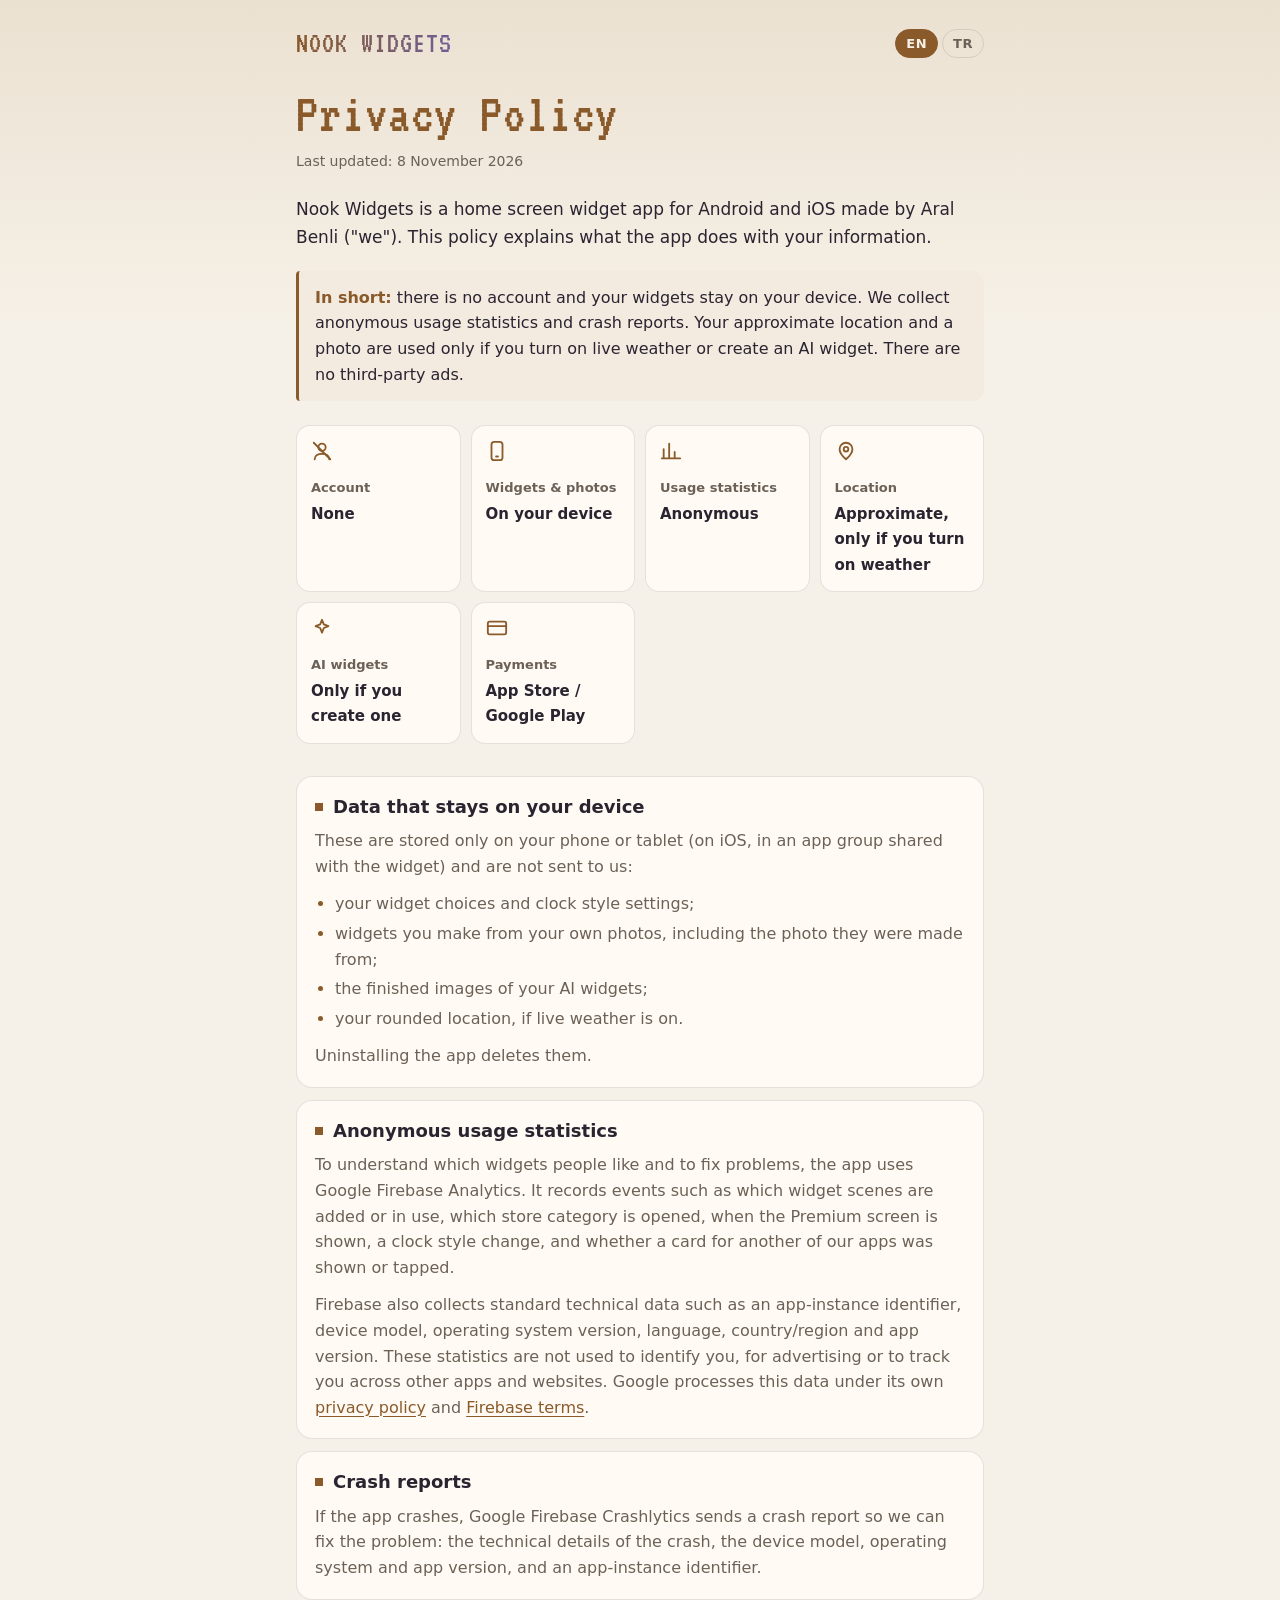
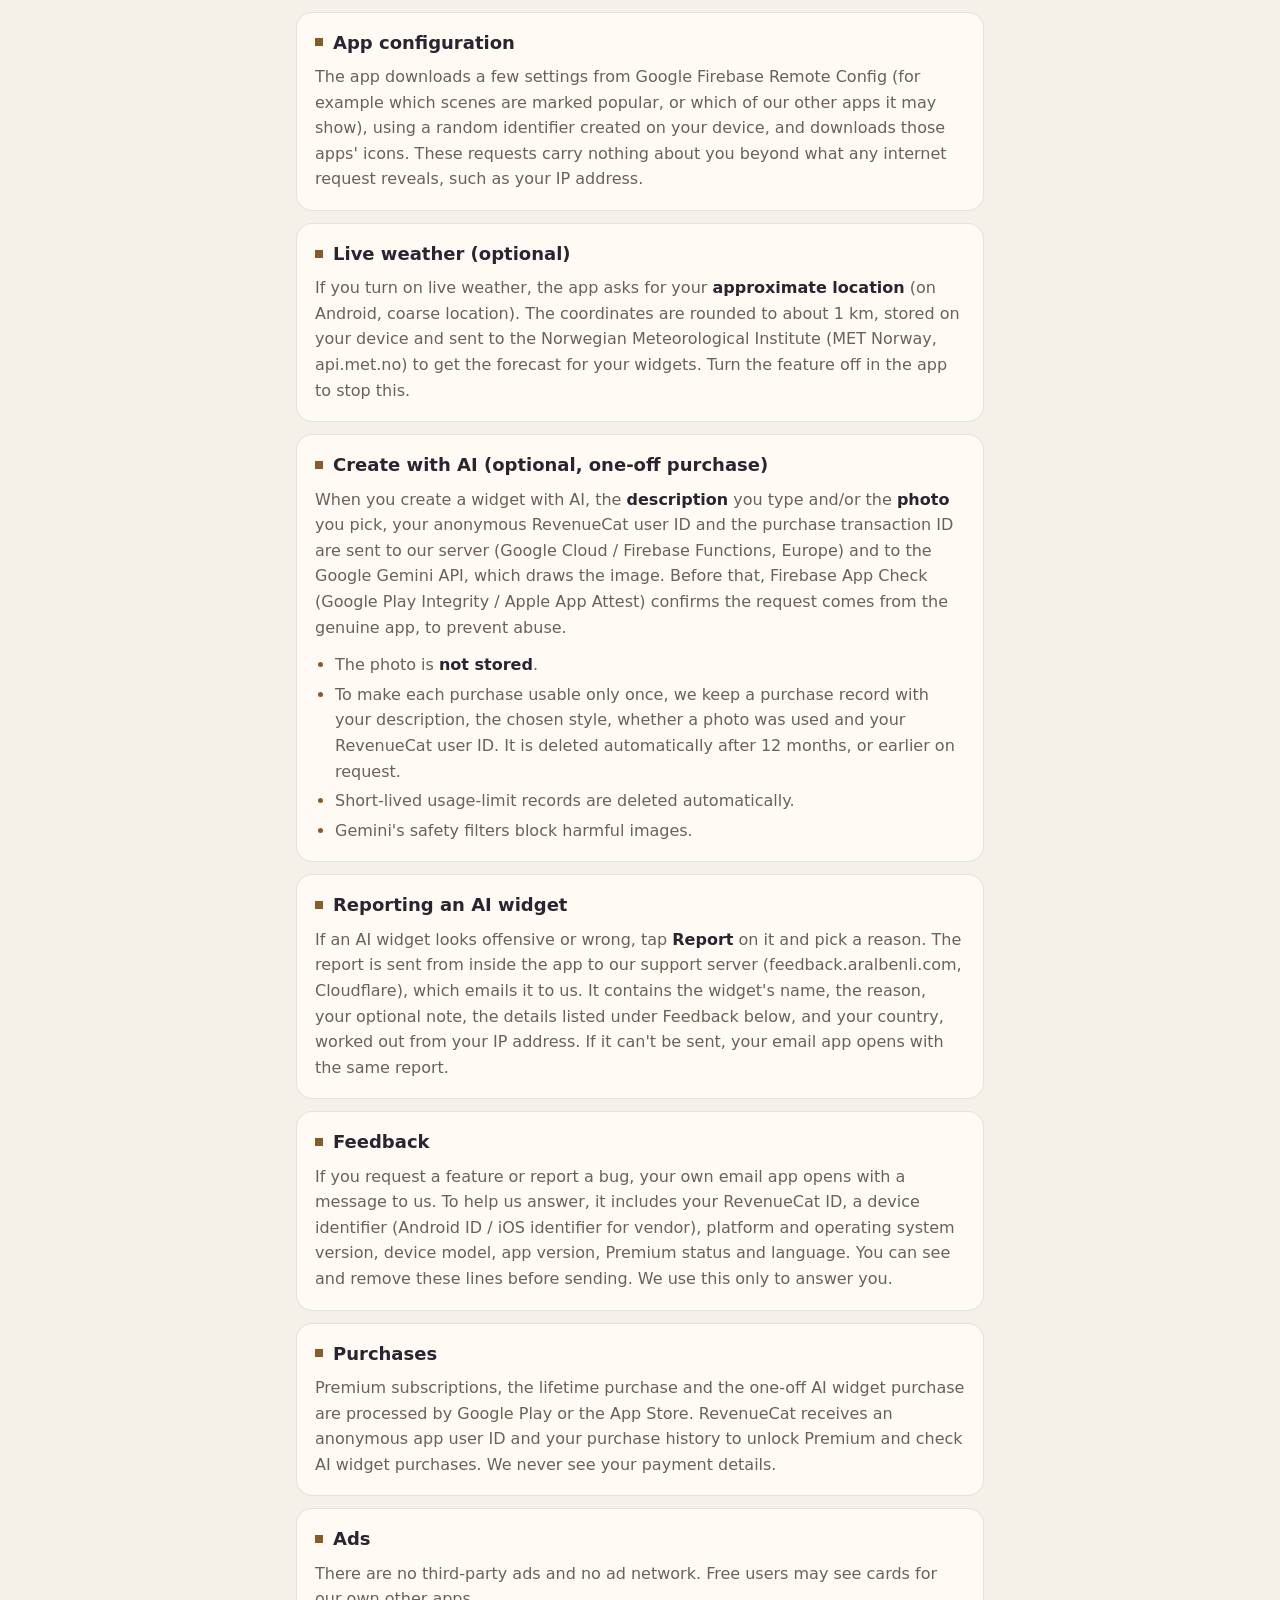
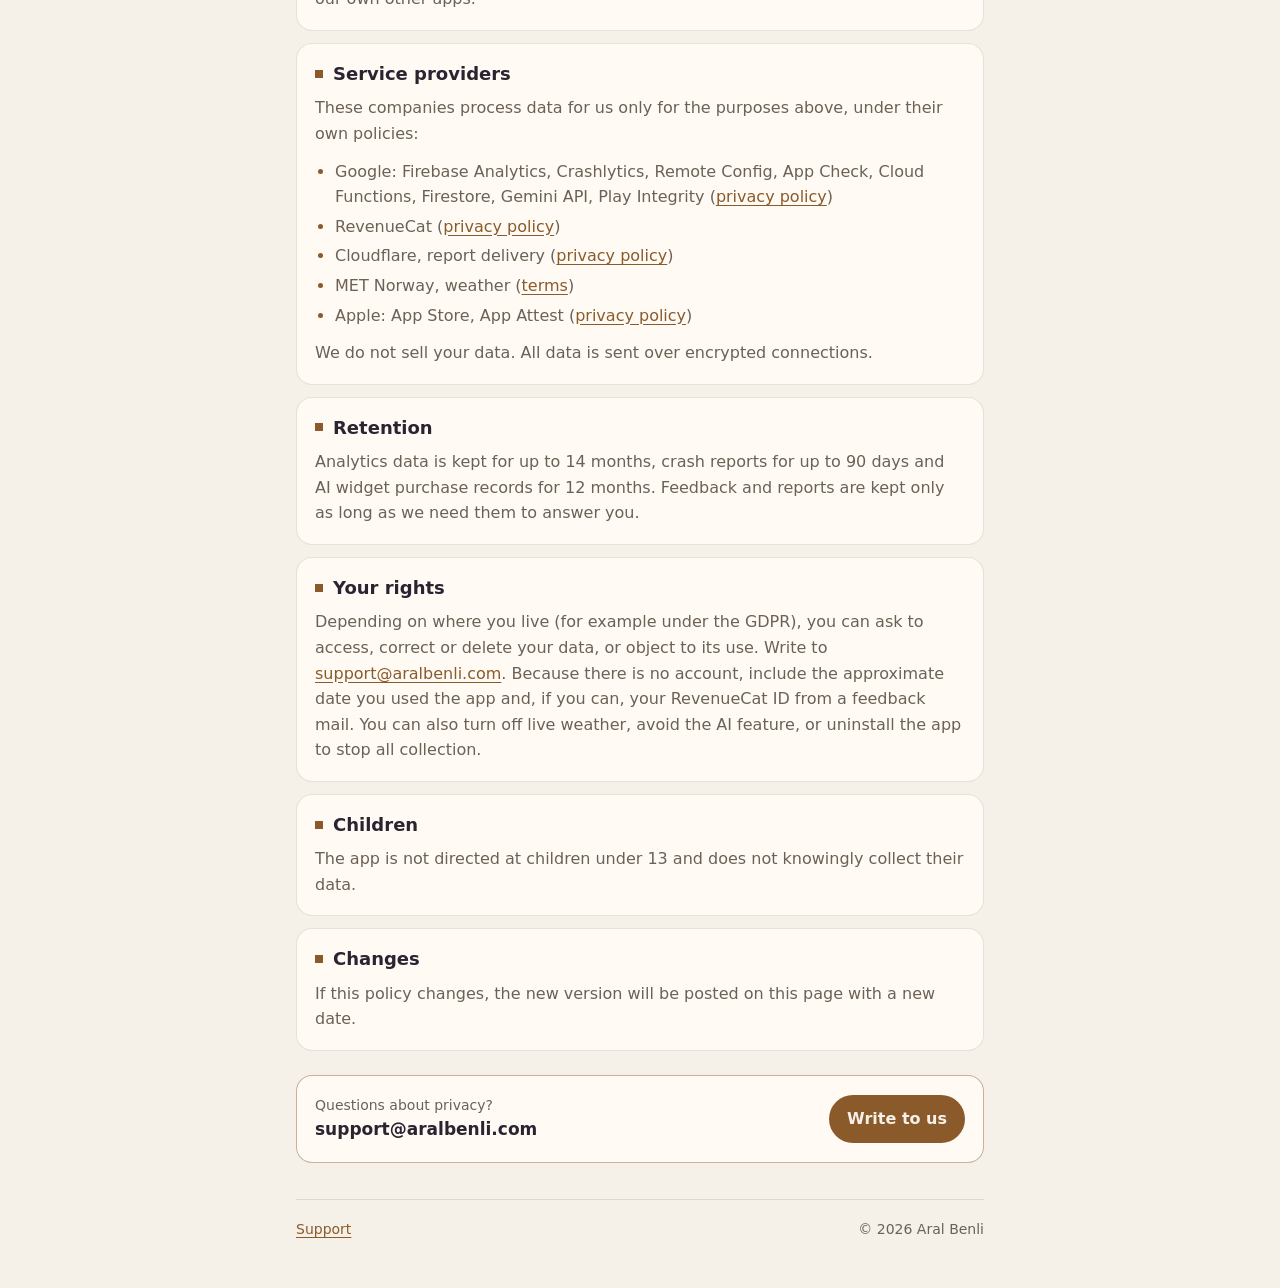
==== commit 3879b898: "Bring back the AI widget sections Co-Authored-By: Claude Opus 5.5 <noreply@anthropic.com>" ====
--- a/privacy.html
+++ b/privacy.html
@@ -4,7 +4,7 @@
 <meta charset="utf-8">
 <meta name="viewport" content="width=device-width, initial-scale=1, viewport-fit=cover">
 <title>Nook Widgets · Privacy Policy</title>
-<meta name="description" content="What Nook Widgets does with your information: no account, widgets on your device, optional live weather.">
+<meta name="description" content="What Nook Widgets does with your information: no account, widgets on your device, optional weather and AI features.">
 <link rel="icon" href="icon.png">
 <script src="theme.js"></script>
 <link rel="stylesheet" href="style.css">
@@ -25,13 +25,14 @@
 
     <p class="lead">Nook Widgets is a home screen widget app for Android and iOS made by Aral Benli ("we"). This policy explains what the app does with your information.</p>
 
-    <div class="callout"><strong>In short:</strong> there is no account and your widgets stay on your device. We collect anonymous usage statistics and crash reports. Your approximate location is used only if you turn on live weather. There are no third-party ads.</div>
+    <div class="callout"><strong>In short:</strong> there is no account and your widgets stay on your device. We collect anonymous usage statistics and crash reports. Your approximate location and a photo are used only if you turn on live weather or create an AI widget. There are no third-party ads.</div>
 
     <ul class="glance">
       <li><svg viewBox="0 0 24 24"><circle cx="12" cy="8" r="4"/><path d="M4 21c0-4 4-6 8-6s8 2 8 6"/><path d="M3 3l18 18"/></svg><b>Account</b><span>None</span></li>
       <li><svg viewBox="0 0 24 24"><rect x="6" y="2" width="12" height="20" rx="3"/><path d="M11 18h2"/></svg><b>Widgets &amp; photos</b><span>On your device</span></li>
       <li><svg viewBox="0 0 24 24"><path d="M4 20V10M10 20V4M16 20v-7M22 20H2"/></svg><b>Usage statistics</b><span>Anonymous</span></li>
       <li><svg viewBox="0 0 24 24"><path d="M12 21s-7-6-7-11a7 7 0 0 1 14 0c0 5-7 11-7 11z"/><circle cx="12" cy="10" r="2.5"/></svg><b>Location</b><span>Approximate, only if you turn on weather</span></li>
+      <li><svg viewBox="0 0 24 24"><path d="M12 3l2 5 5 2-5 2-2 5-2-5-5-2 5-2z"/></svg><b>AI widgets</b><span>Only if you create one</span></li>
       <li><svg viewBox="0 0 24 24"><rect x="2" y="5" width="20" height="14" rx="2"/><path d="M2 10h20"/></svg><b>Payments</b><span>App Store / Google Play</span></li>
     </ul>
 
@@ -41,6 +42,7 @@
       <ul>
         <li>your widget choices and clock style settings;</li>
         <li>widgets you make from your own photos, including the photo they were made from;</li>
+        <li>the finished images of your AI widgets;</li>
         <li>your rounded location, if live weather is on.</li>
       </ul>
       <p>Uninstalling the app deletes them.</p>
@@ -68,13 +70,29 @@
     </section>
 
     <section class="card">
+      <h2>Create with AI (optional, one-off purchase)</h2>
+      <p>When you create a widget with AI, the <b>description</b> you type and/or the <b>photo</b> you pick, your anonymous RevenueCat user ID and the purchase transaction ID are sent to our server (Google Cloud / Firebase Functions, Europe) and to the Google Gemini API, which draws the image. Before that, Firebase App Check (Google Play Integrity / Apple App Attest) confirms the request comes from the genuine app, to prevent abuse.</p>
+      <ul>
+        <li>The photo is <b>not stored</b>.</li>
+        <li>To make each purchase usable only once, we keep a purchase record with your description, the chosen style, whether a photo was used and your RevenueCat user ID. It is deleted automatically after 12 months, or earlier on request.</li>
+        <li>Short-lived usage-limit records are deleted automatically.</li>
+        <li>Gemini's safety filters block harmful images.</li>
+      </ul>
+    </section>
+
+    <section class="card">
+      <h2>Reporting an AI widget</h2>
+      <p>If an AI widget looks offensive or wrong, tap <b>Report</b> on it and pick a reason. The report is sent from inside the app to our support server (feedback.aralbenli.com, Cloudflare), which emails it to us. It contains the widget's name, the reason, your optional note, the details listed under Feedback below, and your country, worked out from your IP address. If it can't be sent, your email app opens with the same report.</p>
+    </section>
+
+    <section class="card">
       <h2>Feedback</h2>
       <p>If you request a feature or report a bug, your own email app opens with a message to us. To help us answer, it includes your RevenueCat ID, a device identifier (Android ID / iOS identifier for vendor), platform and operating system version, device model, app version, Premium status and language. You can see and remove these lines before sending. We use this only to answer you.</p>
     </section>
 
     <section class="card">
       <h2>Purchases</h2>
-      <p>Premium subscriptions and the lifetime purchase are processed by Google Play or the App Store. RevenueCat receives an anonymous app user ID and your purchase history to unlock Premium. We never see your payment details.</p>
+      <p>Premium subscriptions, the lifetime purchase and the one-off AI widget purchase are processed by Google Play or the App Store. RevenueCat receives an anonymous app user ID and your purchase history to unlock Premium and check AI widget purchases. We never see your payment details.</p>
     </section>
 
     <section class="card">
@@ -86,22 +104,23 @@
       <h2>Service providers</h2>
       <p>These companies process data for us only for the purposes above, under their own policies:</p>
       <ul>
-        <li>Google: Firebase Analytics, Crashlytics, Remote Config (<a href="https://policies.google.com/privacy">privacy policy</a>)</li>
+        <li>Google: Firebase Analytics, Crashlytics, Remote Config, App Check, Cloud Functions, Firestore, Gemini API, Play Integrity (<a href="https://policies.google.com/privacy">privacy policy</a>)</li>
         <li>RevenueCat (<a href="https://www.revenuecat.com/privacy">privacy policy</a>)</li>
+        <li>Cloudflare, report delivery (<a href="https://www.cloudflare.com/privacypolicy/">privacy policy</a>)</li>
         <li>MET Norway, weather (<a href="https://api.met.no/doc/TermsOfService">terms</a>)</li>
-        <li>Apple: App Store (<a href="https://www.apple.com/legal/privacy/">privacy policy</a>)</li>
+        <li>Apple: App Store, App Attest (<a href="https://www.apple.com/legal/privacy/">privacy policy</a>)</li>
       </ul>
       <p>We do not sell your data. All data is sent over encrypted connections.</p>
     </section>
 
     <section class="card">
       <h2>Retention</h2>
-      <p>Analytics data is kept for up to 14 months and crash reports for up to 90 days. Feedback is kept only as long as we need it to answer you.</p>
+      <p>Analytics data is kept for up to 14 months, crash reports for up to 90 days and AI widget purchase records for 12 months. Feedback and reports are kept only as long as we need them to answer you.</p>
     </section>
 
     <section class="card">
       <h2>Your rights</h2>
-      <p>Depending on where you live (for example under the GDPR), you can ask to access, correct or delete your data, or object to its use. Write to <a href="mailto:support@aralbenli.com">support@aralbenli.com</a>. Because there is no account, include the approximate date you used the app and, if you can, your RevenueCat ID from a feedback mail. You can also turn off live weather, or uninstall the app to stop all collection.</p>
+      <p>Depending on where you live (for example under the GDPR), you can ask to access, correct or delete your data, or object to its use. Write to <a href="mailto:support@aralbenli.com">support@aralbenli.com</a>. Because there is no account, include the approximate date you used the app and, if you can, your RevenueCat ID from a feedback mail. You can also turn off live weather, avoid the AI feature, or uninstall the app to stop all collection.</p>
     </section>
 
     <section class="card">
@@ -131,13 +150,14 @@
 
     <p class="lead">Nook Widgets, Aral Benli'nin ("biz") Android ve iOS için geliştirdiği bir ana ekran widget uygulamasıdır. Bu politika, uygulamanın bilgilerinizle ne yaptığını anlatır.</p>
 
-    <div class="callout"><strong>Kısaca:</strong> hesap yoktur ve widget'larınız cihazınızda kalır. Anonim kullanım istatistikleri ve çökme raporları toplarız. Yaklaşık konumunuz yalnızca canlı havayı açarsanız kullanılır. Üçüncü taraf reklam yoktur.</div>
+    <div class="callout"><strong>Kısaca:</strong> hesap yoktur ve widget'larınız cihazınızda kalır. Anonim kullanım istatistikleri ve çökme raporları toplarız. Yaklaşık konumunuz ve bir fotoğraf yalnızca canlı havayı açarsanız ya da bir AI widget'ı oluşturursanız kullanılır. Üçüncü taraf reklam yoktur.</div>
 
     <ul class="glance">
       <li><svg viewBox="0 0 24 24"><circle cx="12" cy="8" r="4"/><path d="M4 21c0-4 4-6 8-6s8 2 8 6"/><path d="M3 3l18 18"/></svg><b>Hesap</b><span>Yok</span></li>
       <li><svg viewBox="0 0 24 24"><rect x="6" y="2" width="12" height="20" rx="3"/><path d="M11 18h2"/></svg><b>Widget'lar ve fotoğraflar</b><span>Cihazınızda</span></li>
       <li><svg viewBox="0 0 24 24"><path d="M4 20V10M10 20V4M16 20v-7M22 20H2"/></svg><b>Kullanım istatistikleri</b><span>Anonim</span></li>
       <li><svg viewBox="0 0 24 24"><path d="M12 21s-7-6-7-11a7 7 0 0 1 14 0c0 5-7 11-7 11z"/><circle cx="12" cy="10" r="2.5"/></svg><b>Konum</b><span>Yaklaşık, yalnızca hava açıksa</span></li>
+      <li><svg viewBox="0 0 24 24"><path d="M12 3l2 5 5 2-5 2-2 5-2-5-5-2 5-2z"/></svg><b>AI widget'ları</b><span>Yalnızca oluşturursanız</span></li>
       <li><svg viewBox="0 0 24 24"><rect x="2" y="5" width="20" height="14" rx="2"/><path d="M2 10h20"/></svg><b>Ödemeler</b><span>App Store / Google Play</span></li>
     </ul>
 
@@ -147,6 +167,7 @@
       <ul>
         <li>widget seçimleriniz ve saat stili ayarlarınız;</li>
         <li>kendi fotoğraflarınızdan yaptığınız widget'lar ve yapıldıkları fotoğraf;</li>
+        <li>AI widget'larınızın bitmiş görselleri;</li>
         <li>canlı hava açıksa yuvarlanmış konumunuz.</li>
       </ul>
       <p>Uygulamayı kaldırmak bunları siler.</p>
@@ -174,13 +195,29 @@
     </section>
 
     <section class="card">
+      <h2>AI ile oluştur (isteğe bağlı, tek seferlik satın alma)</h2>
+      <p>AI ile widget oluşturduğunuzda yazdığınız <b>açıklama</b> ve/veya seçtiğiniz <b>fotoğraf</b>, anonim RevenueCat kullanıcı kimliğiniz ve satın alma işlem kimliği sunucumuza (Google Cloud / Firebase Functions, Avrupa) ve görseli çizen Google Gemini API'ye gönderilir. Bundan önce Firebase App Check (Google Play Integrity / Apple App Attest), kötüye kullanımı önlemek için isteğin gerçek uygulamadan geldiğini doğrular.</p>
+      <ul>
+        <li>Fotoğraf <b>saklanmaz</b>.</li>
+        <li>Her satın almanın yalnızca bir kez kullanılabilmesi için açıklamanızı, seçilen stili, fotoğraf kullanılıp kullanılmadığını ve RevenueCat kimliğinizi içeren bir satın alma kaydı tutarız. 12 ay sonra otomatik olarak, talep ederseniz daha önce silinir.</li>
+        <li>Kısa ömürlü kullanım limiti kayıtları otomatik olarak silinir.</li>
+        <li>Gemini'nin güvenlik filtreleri zararlı görselleri engeller.</li>
+      </ul>
+    </section>
+
+    <section class="card">
+      <h2>AI widget'ını bildirme</h2>
+      <p>Bir AI widget'ı rahatsız edici ya da hatalı görünüyorsa üzerindeki <b>Bildir</b>'e dokunup bir sebep seçin. Bildirim uygulamanın içinden destek sunucumuza (feedback.aralbenli.com, Cloudflare) gönderilir ve bize e-postayla iletilir. Widget'ın adını, sebebi, isteğe bağlı notunuzu, aşağıda Geri bildirim bölümünde sayılan bilgileri ve IP adresinizden çıkarılan ülkenizi içerir. Gönderilemezse aynı bildirimle e-posta uygulamanız açılır.</p>
+    </section>
+
+    <section class="card">
       <h2>Geri bildirim</h2>
       <p>Bir özellik ister veya hata bildirirseniz kendi e-posta uygulamanız bize yazılmış bir mesajla açılır. Yanıt verebilmemiz için mesaja RevenueCat kimliğiniz, bir cihaz kimliği (Android ID / iOS identifier for vendor), platform ve işletim sistemi sürümü, cihaz modeli, uygulama sürümü, Premium durumu ve dil eklenir. Bu satırları göndermeden önce görebilir ve silebilirsiniz. Bunları yalnızca size yanıt vermek için kullanırız.</p>
     </section>
 
     <section class="card">
       <h2>Satın almalar</h2>
-      <p>Premium abonelikleri ve ömür boyu satın alma Google Play veya App Store üzerinden yapılır. RevenueCat, Premium'u açmak için anonim bir kullanıcı kimliği ve satın alma geçmişinizi alır. Ödeme bilgilerinizi hiçbir zaman görmeyiz.</p>
+      <p>Premium abonelikleri, ömür boyu satın alma ve tek seferlik AI widget satın alması Google Play veya App Store üzerinden yapılır. RevenueCat, Premium'u açmak ve AI widget satın almalarını doğrulamak için anonim bir kullanıcı kimliği ve satın alma geçmişinizi alır. Ödeme bilgilerinizi hiçbir zaman görmeyiz.</p>
     </section>
 
     <section class="card">
@@ -192,22 +229,23 @@
       <h2>Hizmet sağlayıcılar</h2>
       <p>Bu şirketler verileri yalnızca yukarıdaki amaçlar için, kendi politikaları kapsamında bizim adımıza işler:</p>
       <ul>
-        <li>Google: Firebase Analytics, Crashlytics, Remote Config (<a href="https://policies.google.com/privacy">gizlilik politikası</a>)</li>
+        <li>Google: Firebase Analytics, Crashlytics, Remote Config, App Check, Cloud Functions, Firestore, Gemini API, Play Integrity (<a href="https://policies.google.com/privacy">gizlilik politikası</a>)</li>
         <li>RevenueCat (<a href="https://www.revenuecat.com/privacy">gizlilik politikası</a>)</li>
+        <li>Cloudflare, bildirim iletimi (<a href="https://www.cloudflare.com/privacypolicy/">gizlilik politikası</a>)</li>
         <li>MET Norway, hava durumu (<a href="https://api.met.no/doc/TermsOfService">şartlar</a>)</li>
-        <li>Apple: App Store (<a href="https://www.apple.com/legal/privacy/">gizlilik politikası</a>)</li>
+        <li>Apple: App Store, App Attest (<a href="https://www.apple.com/legal/privacy/">gizlilik politikası</a>)</li>
       </ul>
       <p>Verilerinizi satmayız. Tüm veriler şifreli bağlantılar üzerinden gönderilir.</p>
     </section>
 
     <section class="card">
       <h2>Saklama süresi</h2>
-      <p>İstatistikler en fazla 14 ay, çökme raporları en fazla 90 gün saklanır. Geri bildirimler yalnızca size yanıt vermek için gerektiği sürece saklanır.</p>
+      <p>İstatistikler en fazla 14 ay, çökme raporları en fazla 90 gün, AI widget satın alma kayıtları 12 ay saklanır. Geri bildirimler ve bildirimler yalnızca size yanıt vermek için gerektiği sürece saklanır.</p>
     </section>
 
     <section class="card">
       <h2>Haklarınız</h2>
-      <p>Yaşadığınız yere bağlı olarak (örneğin GDPR veya KVKK kapsamında) verilerinize erişmeyi, düzeltilmesini veya silinmesini isteyebilir ya da kullanılmasına itiraz edebilirsiniz. <a href="mailto:support@aralbenli.com">support@aralbenli.com</a> adresine yazın. Hesap olmadığı için uygulamayı kullandığınız yaklaşık tarihi ve mümkünse geri bildirim e-postasındaki RevenueCat kimliğinizi belirtin. Canlı havayı kapatarak veya uygulamayı kaldırarak veri toplamayı durdurabilirsiniz.</p>
+      <p>Yaşadığınız yere bağlı olarak (örneğin GDPR veya KVKK kapsamında) verilerinize erişmeyi, düzeltilmesini veya silinmesini isteyebilir ya da kullanılmasına itiraz edebilirsiniz. <a href="mailto:support@aralbenli.com">support@aralbenli.com</a> adresine yazın. Hesap olmadığı için uygulamayı kullandığınız yaklaşık tarihi ve mümkünse geri bildirim e-postasındaki RevenueCat kimliğinizi belirtin. Canlı havayı kapatarak, AI özelliğini kullanmayarak veya uygulamayı kaldırarak veri toplamayı durdurabilirsiniz.</p>
     </section>
 
     <section class="card">
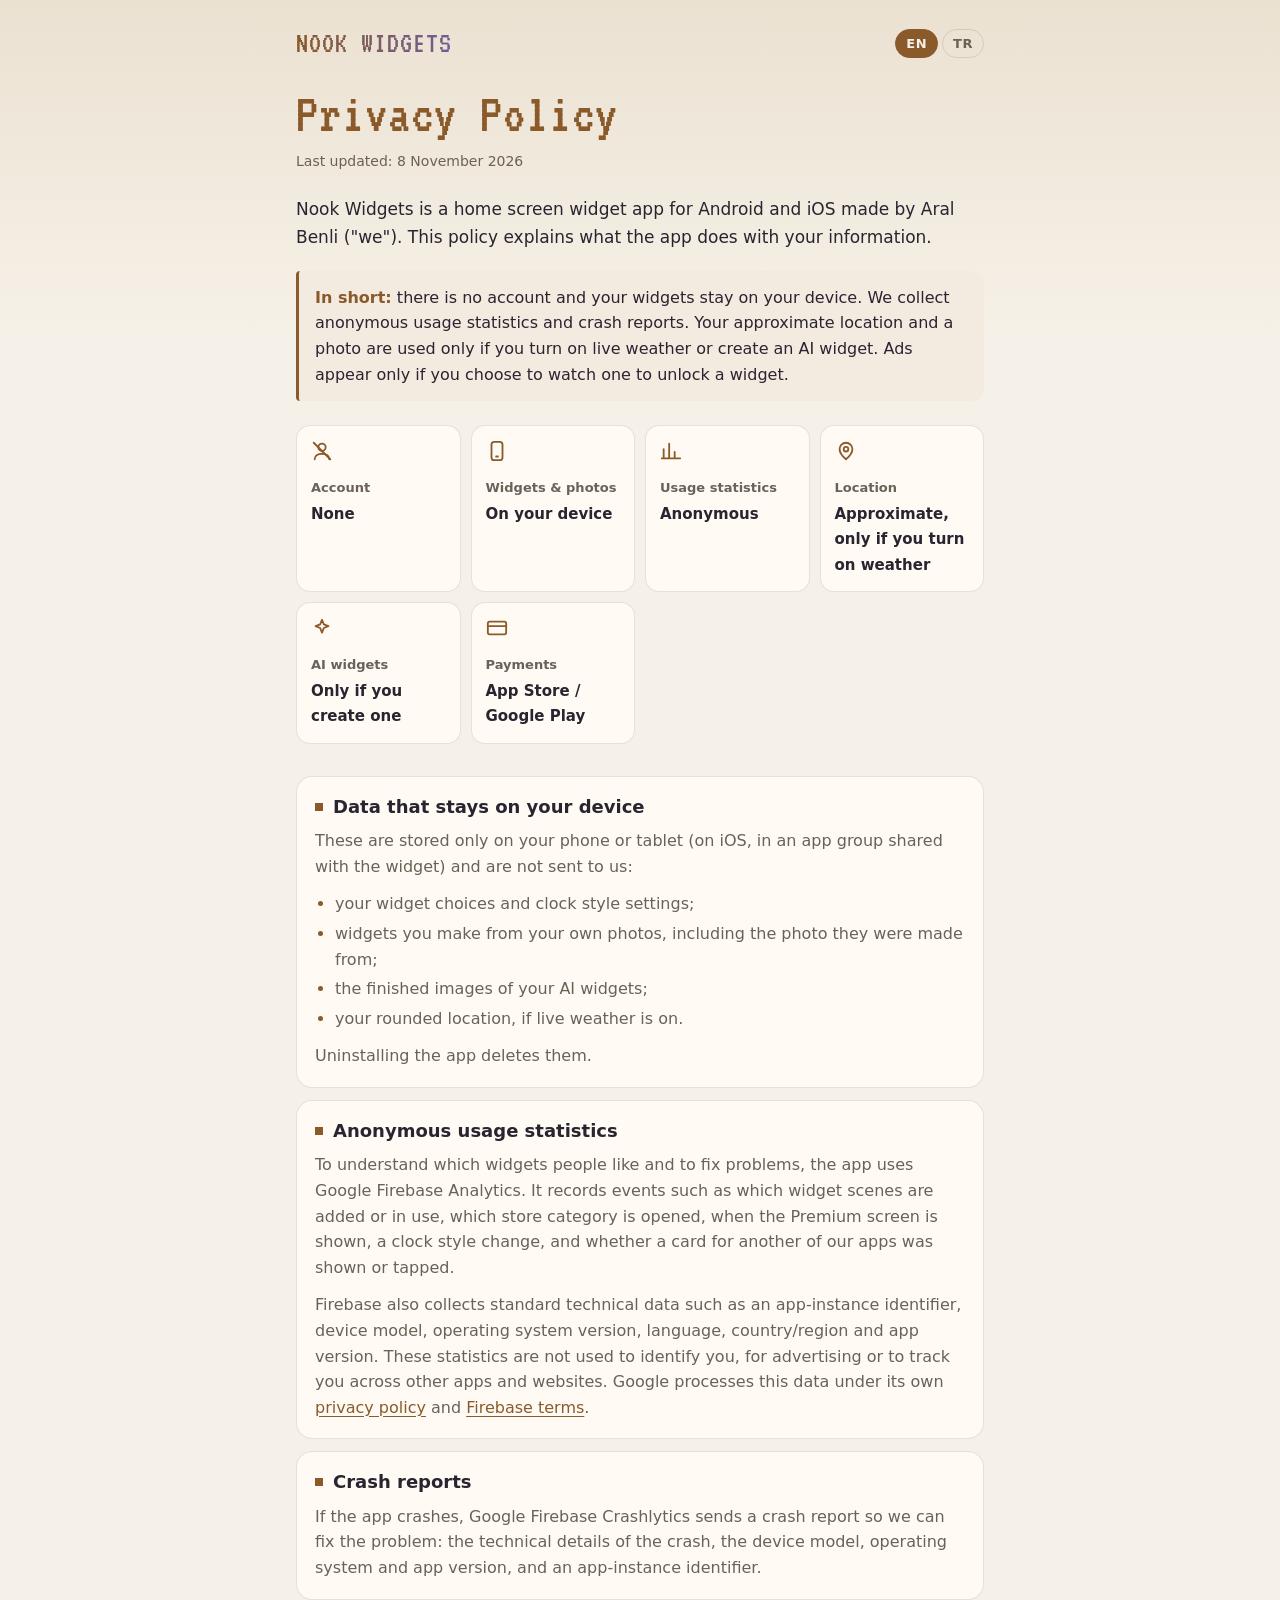
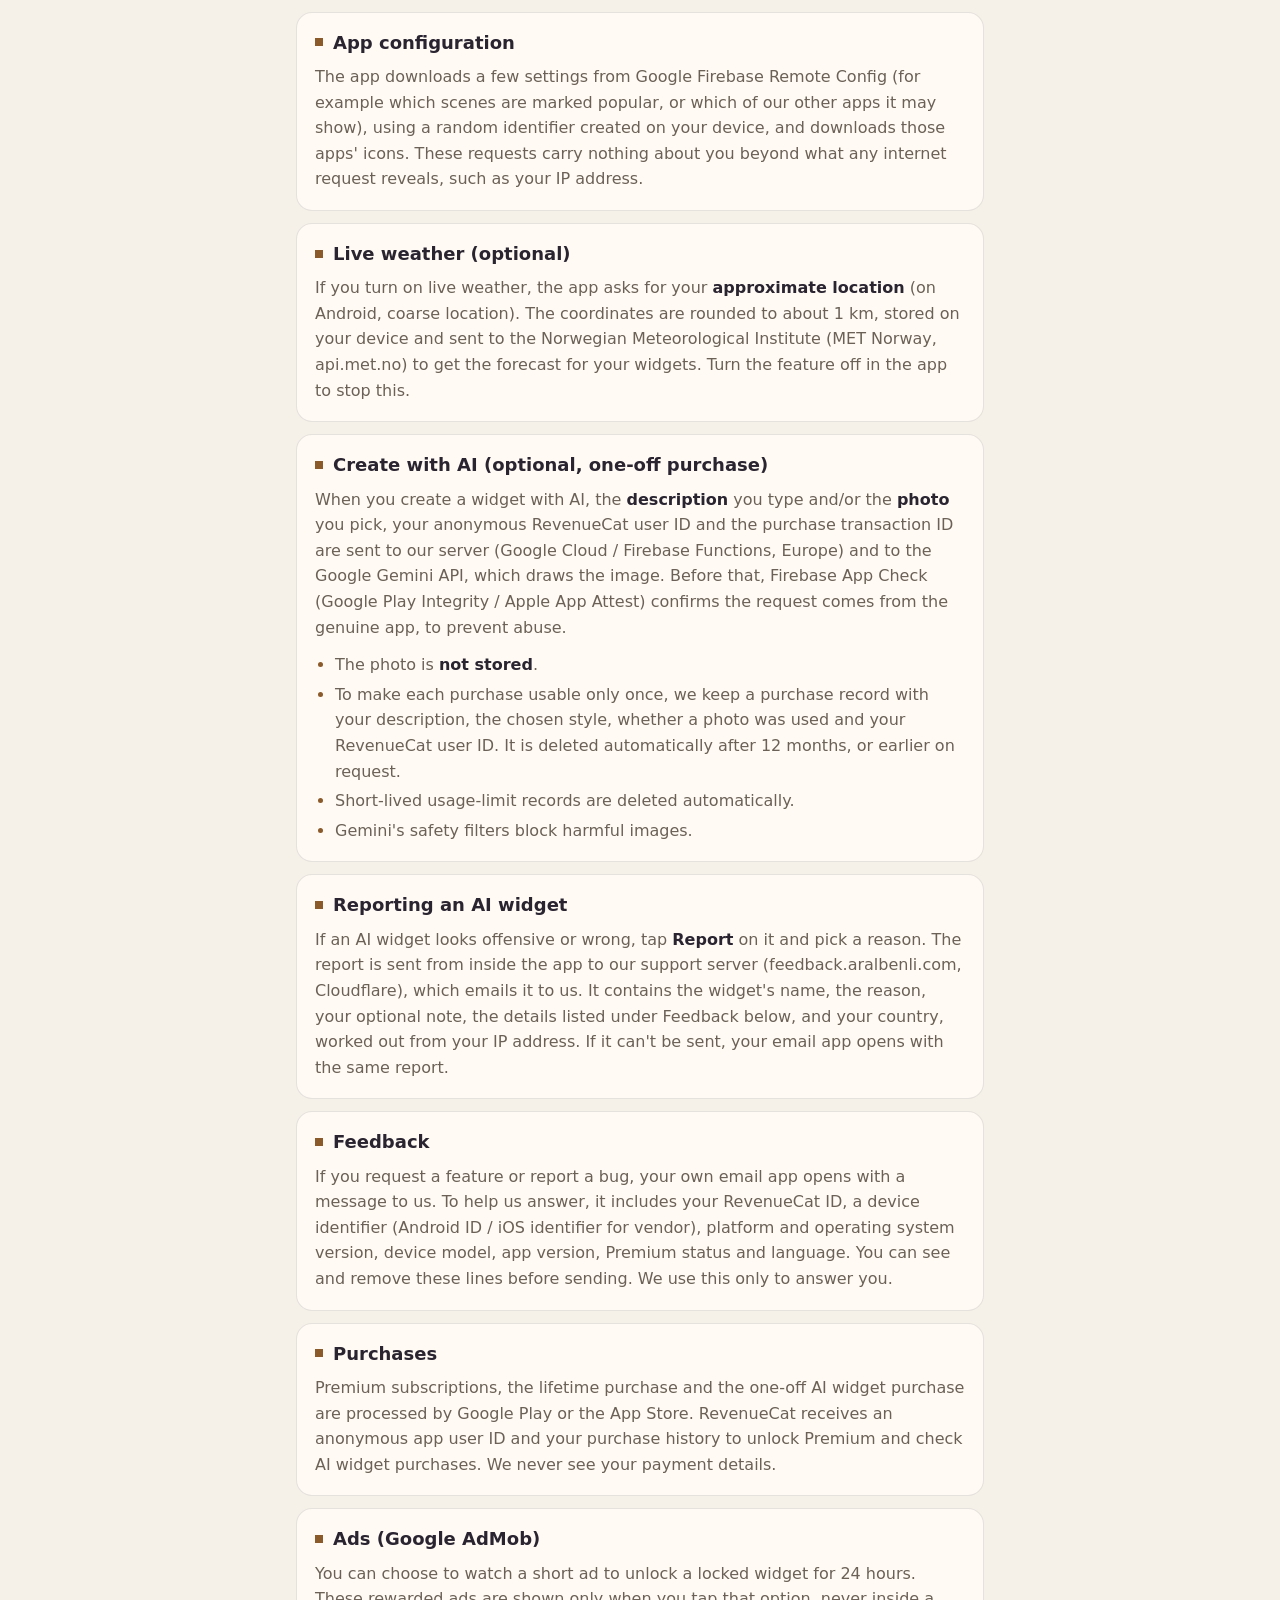
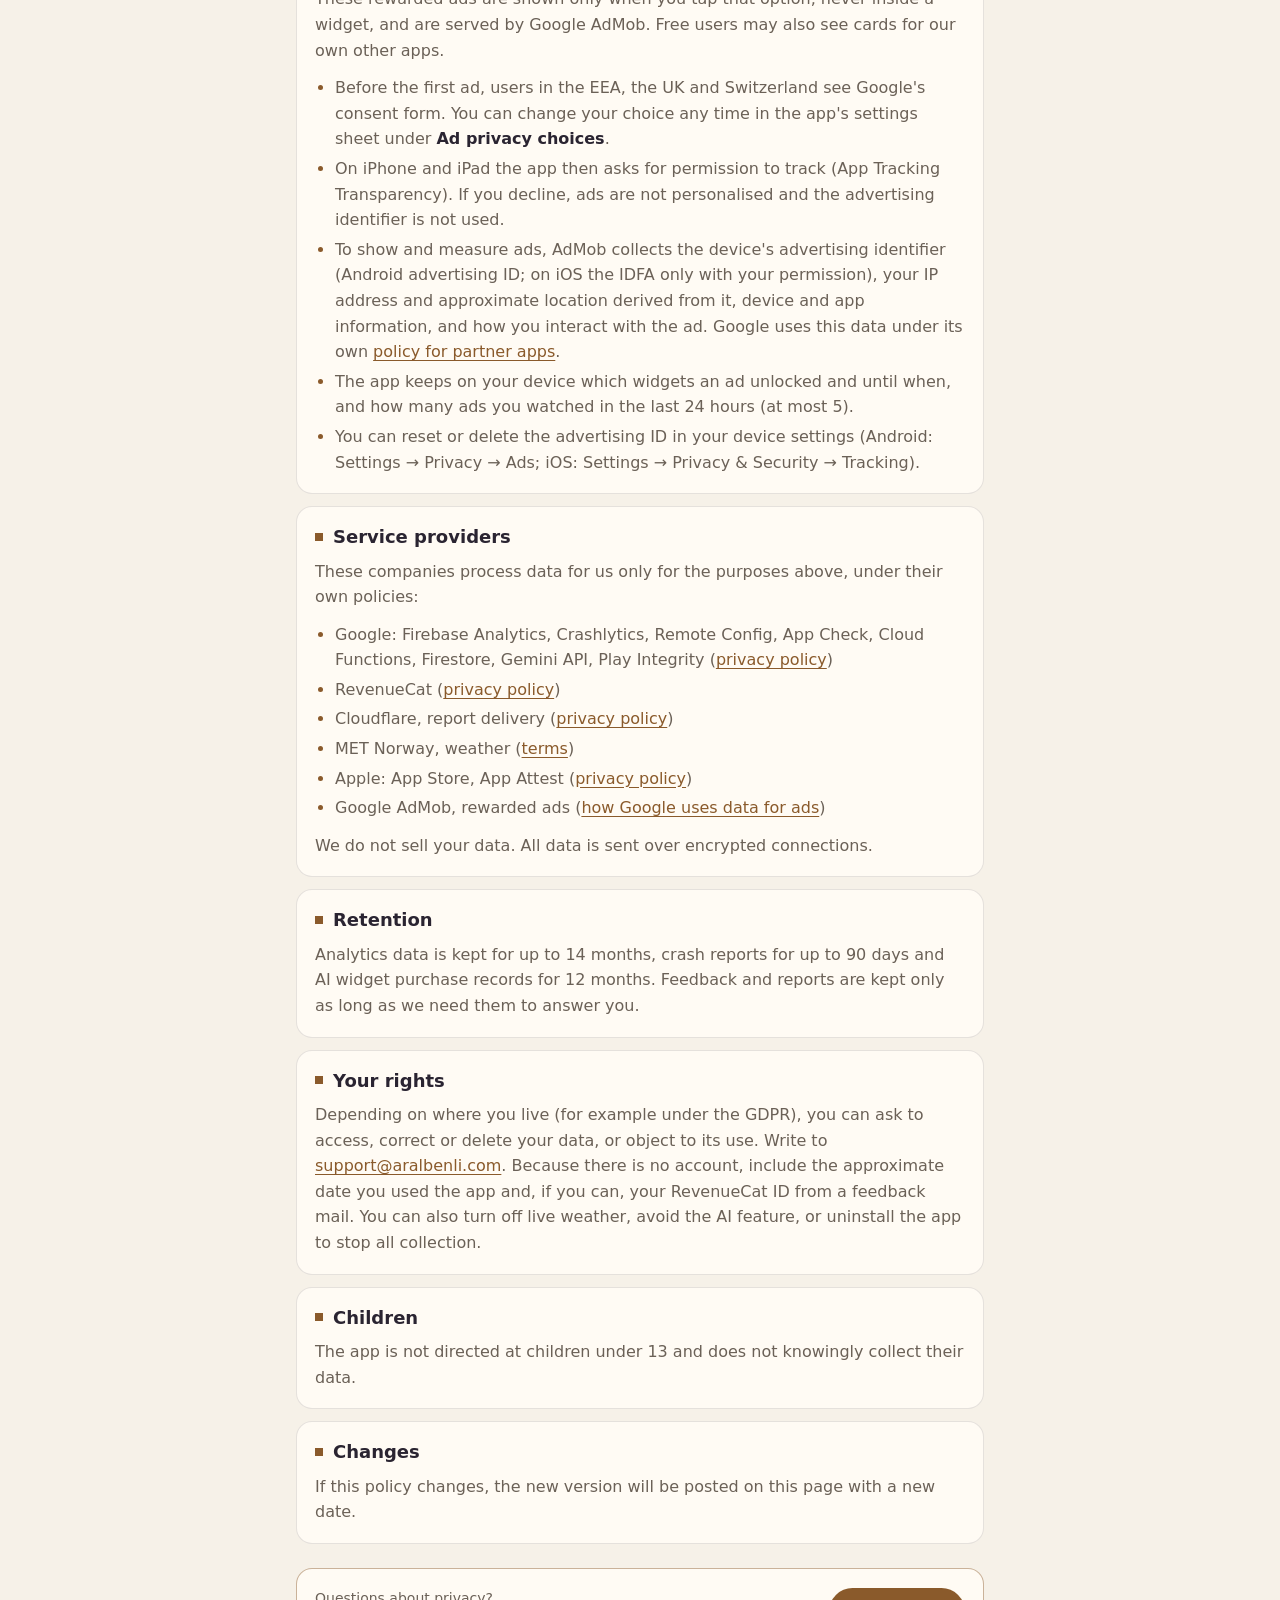
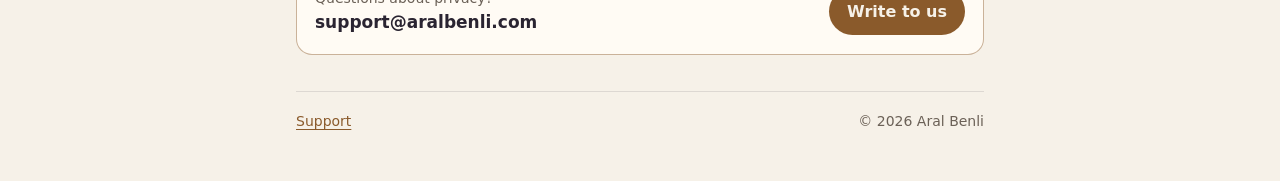
==== commit 80cee2d1: "Add AdMob rewarded ads sections Co-Authored-By: Claude Opus 5.5 <noreply@anthropic.com>" ====
--- a/privacy.html
+++ b/privacy.html
@@ -25,7 +25,7 @@
 
     <p class="lead">Nook Widgets is a home screen widget app for Android and iOS made by Aral Benli ("we"). This policy explains what the app does with your information.</p>
 
-    <div class="callout"><strong>In short:</strong> there is no account and your widgets stay on your device. We collect anonymous usage statistics and crash reports. Your approximate location and a photo are used only if you turn on live weather or create an AI widget. There are no third-party ads.</div>
+    <div class="callout"><strong>In short:</strong> there is no account and your widgets stay on your device. We collect anonymous usage statistics and crash reports. Your approximate location and a photo are used only if you turn on live weather or create an AI widget. Ads appear only if you choose to watch one to unlock a widget.</div>
 
     <ul class="glance">
       <li><svg viewBox="0 0 24 24"><circle cx="12" cy="8" r="4"/><path d="M4 21c0-4 4-6 8-6s8 2 8 6"/><path d="M3 3l18 18"/></svg><b>Account</b><span>None</span></li>
@@ -96,8 +96,15 @@
     </section>
 
     <section class="card">
-      <h2>Ads</h2>
-      <p>There are no third-party ads and no ad network. Free users may see cards for our own other apps.</p>
+      <h2>Ads (Google AdMob)</h2>
+      <p>You can choose to watch a short ad to unlock a locked widget for 24 hours. These rewarded ads are shown only when you tap that option, never inside a widget, and are served by Google AdMob. Free users may also see cards for our own other apps.</p>
+      <ul>
+        <li>Before the first ad, users in the EEA, the UK and Switzerland see Google's consent form. You can change your choice any time in the app's settings sheet under <b>Ad privacy choices</b>.</li>
+        <li>On iPhone and iPad the app then asks for permission to track (App Tracking Transparency). If you decline, ads are not personalised and the advertising identifier is not used.</li>
+        <li>To show and measure ads, AdMob collects the device's advertising identifier (Android advertising ID; on iOS the IDFA only with your permission), your IP address and approximate location derived from it, device and app information, and how you interact with the ad. Google uses this data under its own <a href="https://policies.google.com/technologies/partner-sites">policy for partner apps</a>.</li>
+        <li>The app keeps on your device which widgets an ad unlocked and until when, and how many ads you watched in the last 24 hours (at most 5).</li>
+        <li>You can reset or delete the advertising ID in your device settings (Android: Settings → Privacy → Ads; iOS: Settings → Privacy &amp; Security → Tracking).</li>
+      </ul>
     </section>
 
     <section class="card">
@@ -109,6 +116,7 @@
         <li>Cloudflare, report delivery (<a href="https://www.cloudflare.com/privacypolicy/">privacy policy</a>)</li>
         <li>MET Norway, weather (<a href="https://api.met.no/doc/TermsOfService">terms</a>)</li>
         <li>Apple: App Store, App Attest (<a href="https://www.apple.com/legal/privacy/">privacy policy</a>)</li>
+        <li>Google AdMob, rewarded ads (<a href="https://policies.google.com/technologies/ads">how Google uses data for ads</a>)</li>
       </ul>
       <p>We do not sell your data. All data is sent over encrypted connections.</p>
     </section>
@@ -150,7 +158,7 @@
 
     <p class="lead">Nook Widgets, Aral Benli'nin ("biz") Android ve iOS için geliştirdiği bir ana ekran widget uygulamasıdır. Bu politika, uygulamanın bilgilerinizle ne yaptığını anlatır.</p>
 
-    <div class="callout"><strong>Kısaca:</strong> hesap yoktur ve widget'larınız cihazınızda kalır. Anonim kullanım istatistikleri ve çökme raporları toplarız. Yaklaşık konumunuz ve bir fotoğraf yalnızca canlı havayı açarsanız ya da bir AI widget'ı oluşturursanız kullanılır. Üçüncü taraf reklam yoktur.</div>
+    <div class="callout"><strong>Kısaca:</strong> hesap yoktur ve widget'larınız cihazınızda kalır. Anonim kullanım istatistikleri ve çökme raporları toplarız. Yaklaşık konumunuz ve bir fotoğraf yalnızca canlı havayı açarsanız ya da bir AI widget'ı oluşturursanız kullanılır. Reklam yalnızca bir widget'ı açmak için izlemeyi seçerseniz gösterilir.</div>
 
     <ul class="glance">
       <li><svg viewBox="0 0 24 24"><circle cx="12" cy="8" r="4"/><path d="M4 21c0-4 4-6 8-6s8 2 8 6"/><path d="M3 3l18 18"/></svg><b>Hesap</b><span>Yok</span></li>
@@ -221,8 +229,15 @@
     </section>
 
     <section class="card">
-      <h2>Reklamlar</h2>
-      <p>Üçüncü taraf reklam ve reklam ağı yoktur. Ücretsiz kullanıcılar kendi diğer uygulamalarımızın kartlarını görebilir.</p>
+      <h2>Reklamlar (Google AdMob)</h2>
+      <p>Kilitli bir widget'ı 24 saat açmak için kısa bir reklam izlemeyi seçebilirsiniz. Bu ödüllü reklamlar yalnızca o seçeneğe dokunduğunuzda gösterilir, hiçbir zaman widget'ın içinde gösterilmez ve Google AdMob tarafından sunulur. Ücretsiz kullanıcılar ayrıca kendi diğer uygulamalarımızın kartlarını görebilir.</p>
+      <ul>
+        <li>İlk reklamdan önce AEA, Birleşik Krallık ve İsviçre'deki kullanıcılar Google'ın onay formunu görür. Seçiminizi istediğiniz zaman uygulamanın ayarlar sayfasındaki <b>Reklam gizlilik seçenekleri</b>'nden değiştirebilirsiniz.</li>
+        <li>iPhone ve iPad'de uygulama ardından takip izni ister (Uygulama Takip Şeffaflığı). İzin vermezseniz reklamlar kişiselleştirilmez ve reklam kimliği kullanılmaz.</li>
+        <li>AdMob, reklamları göstermek ve ölçmek için cihazın reklam kimliğini (Android reklam kimliği; iOS'ta IDFA yalnızca izninizle), IP adresinizi ve ondan çıkarılan yaklaşık konumu, cihaz ve uygulama bilgilerini ve reklamla etkileşiminizi toplar. Google bu verileri kendi <a href="https://policies.google.com/technologies/partner-sites">iş ortağı uygulamaları politikası</a> kapsamında kullanır.</li>
+        <li>Uygulama, hangi widget'ların reklamla ve ne zamana kadar açıldığını ve son 24 saatte kaç reklam izlediğinizi (en fazla 5) cihazınızda tutar.</li>
+        <li>Reklam kimliğini cihaz ayarlarından sıfırlayabilir veya silebilirsiniz (Android: Ayarlar → Gizlilik → Reklamlar; iOS: Ayarlar → Gizlilik ve Güvenlik → Takip).</li>
+      </ul>
     </section>
 
     <section class="card">
@@ -234,6 +249,7 @@
         <li>Cloudflare, bildirim iletimi (<a href="https://www.cloudflare.com/privacypolicy/">gizlilik politikası</a>)</li>
         <li>MET Norway, hava durumu (<a href="https://api.met.no/doc/TermsOfService">şartlar</a>)</li>
         <li>Apple: App Store, App Attest (<a href="https://www.apple.com/legal/privacy/">gizlilik politikası</a>)</li>
+        <li>Google AdMob, ödüllü reklamlar (<a href="https://policies.google.com/technologies/ads">Google'ın reklamlarda veri kullanımı</a>)</li>
       </ul>
       <p>Verilerinizi satmayız. Tüm veriler şifreli bağlantılar üzerinden gönderilir.</p>
     </section>
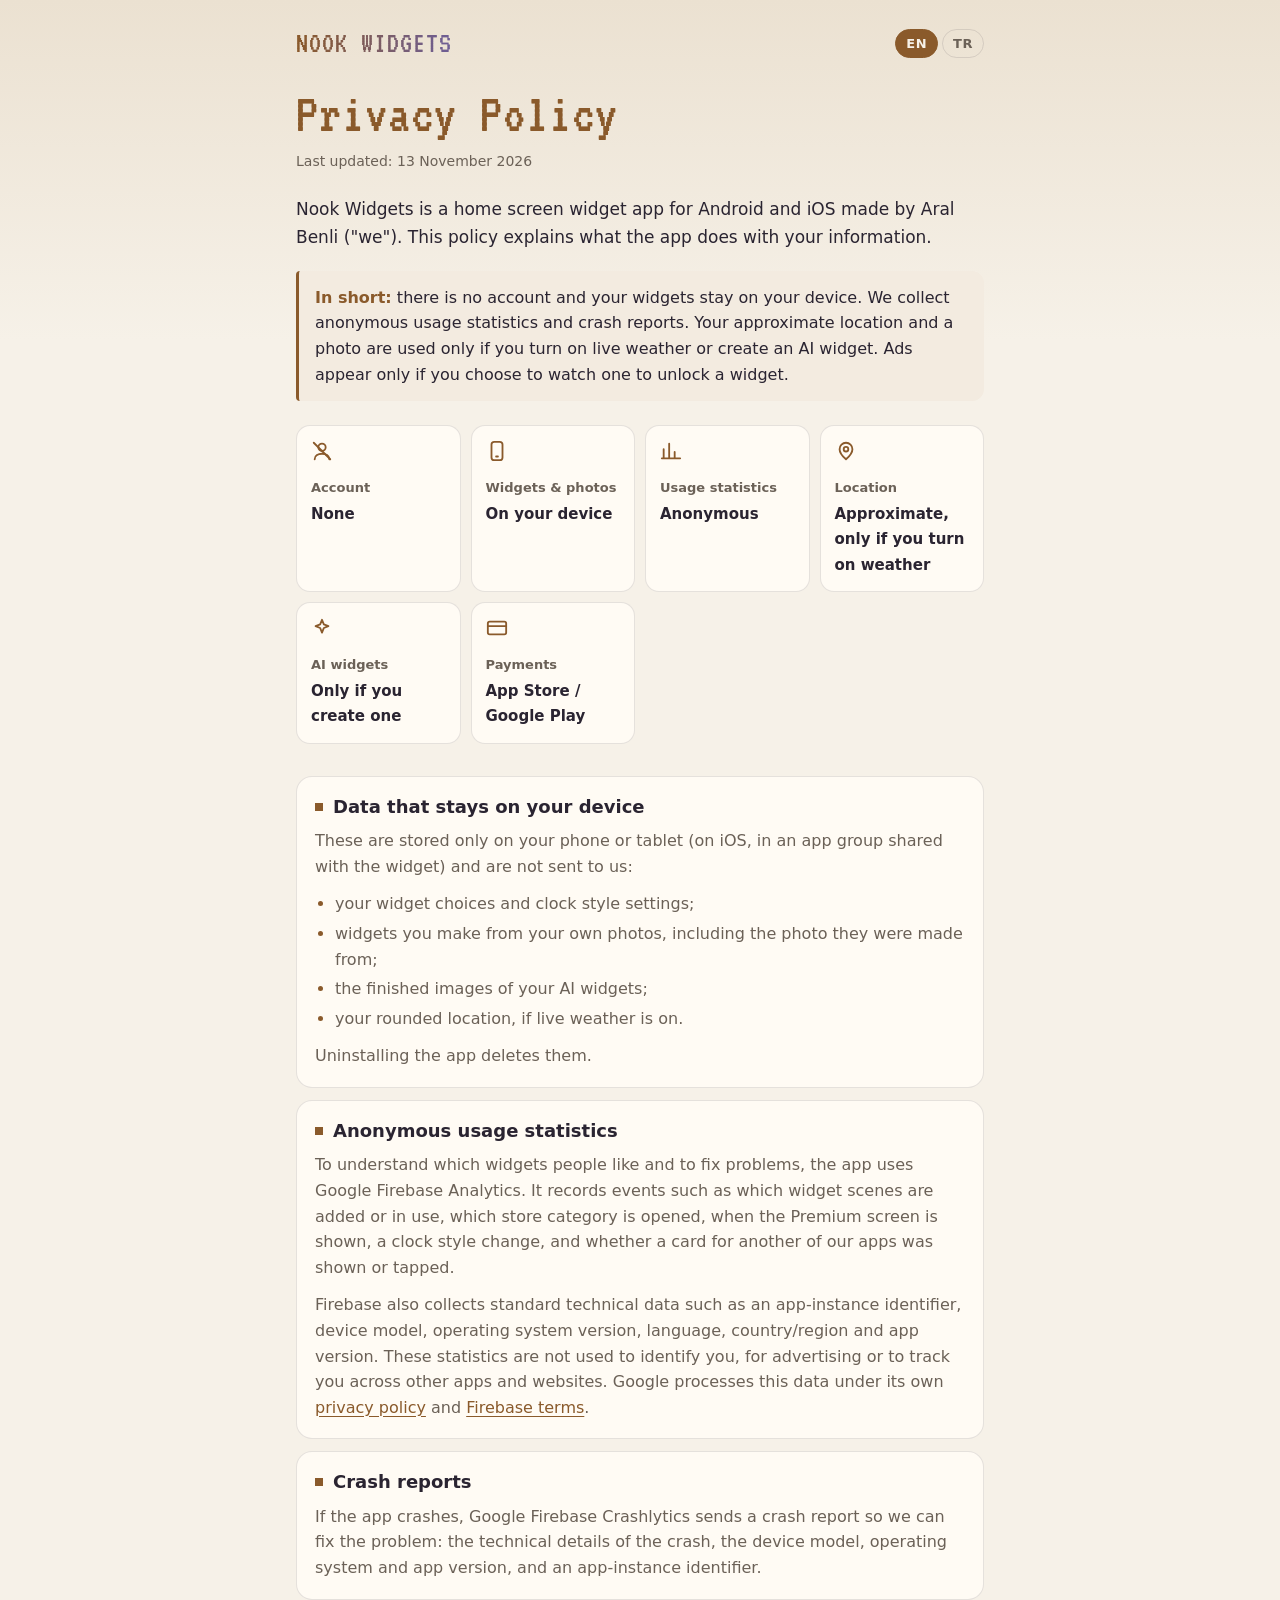
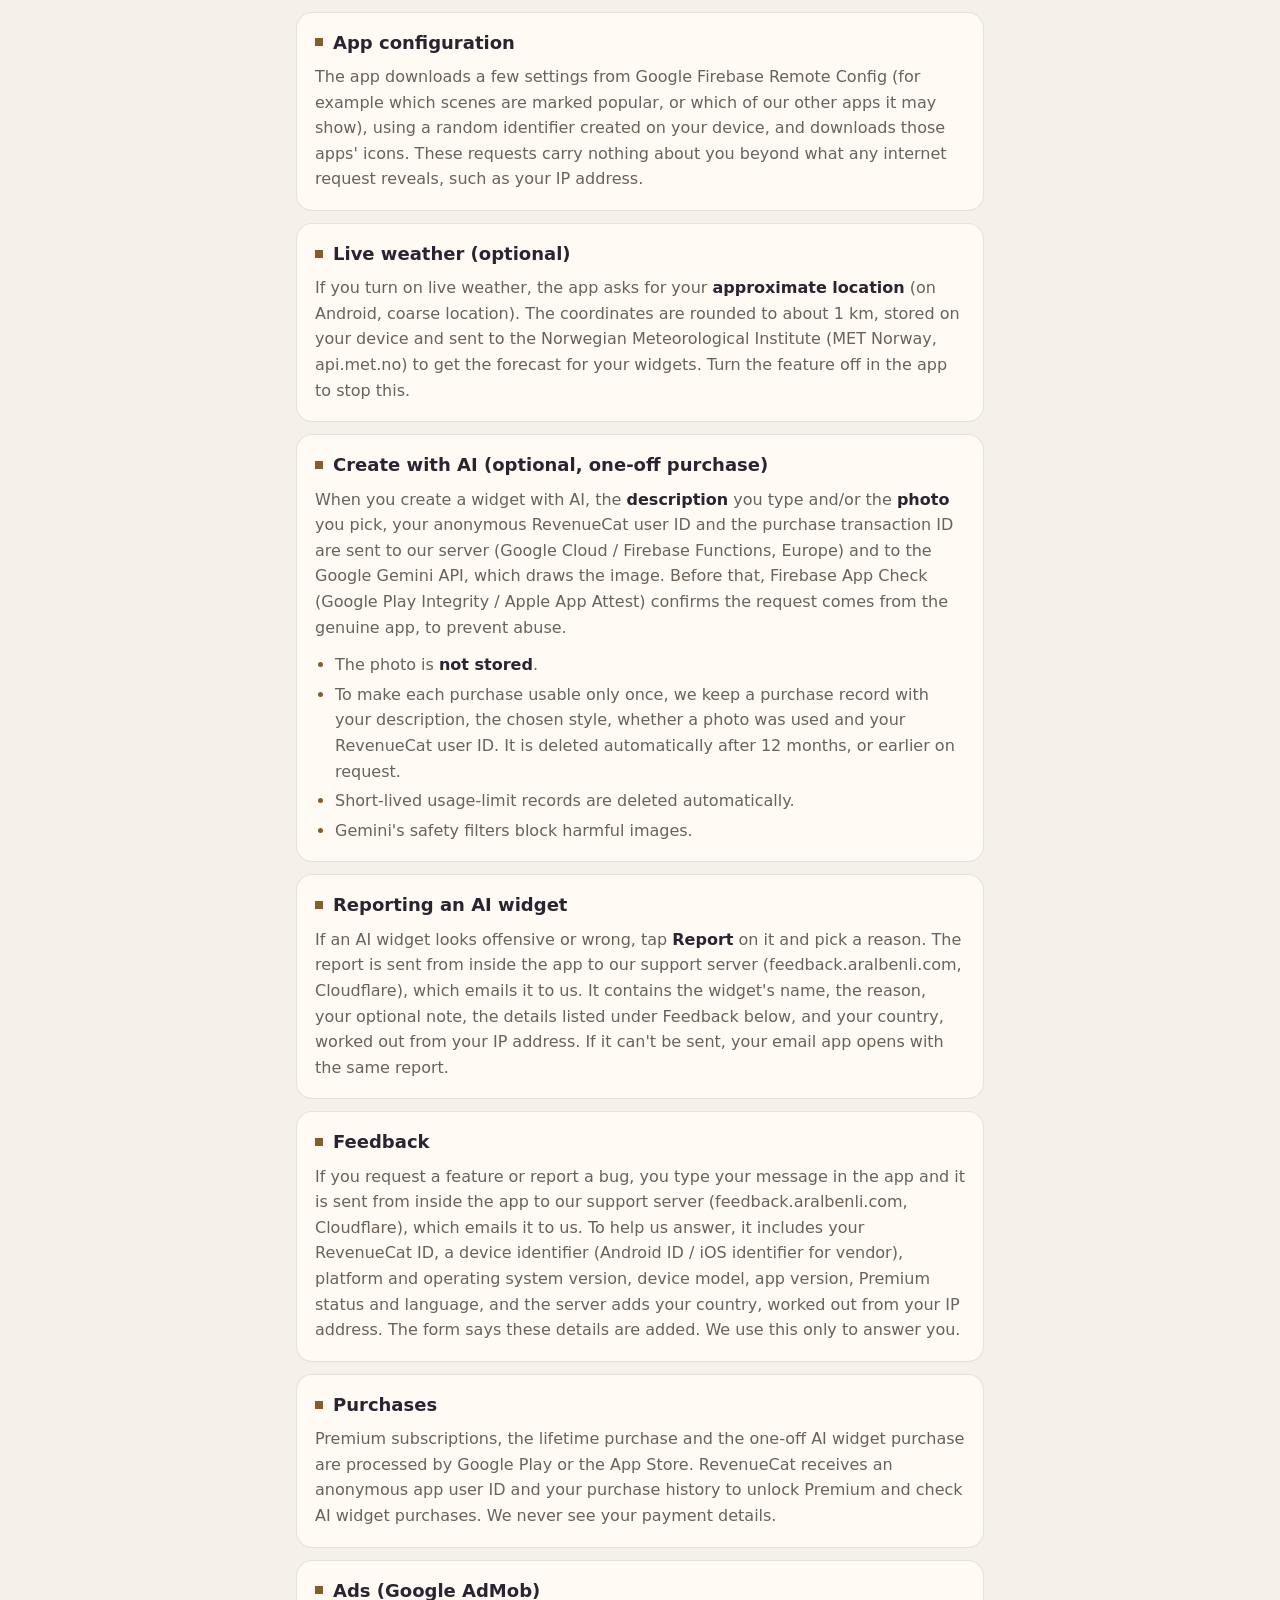
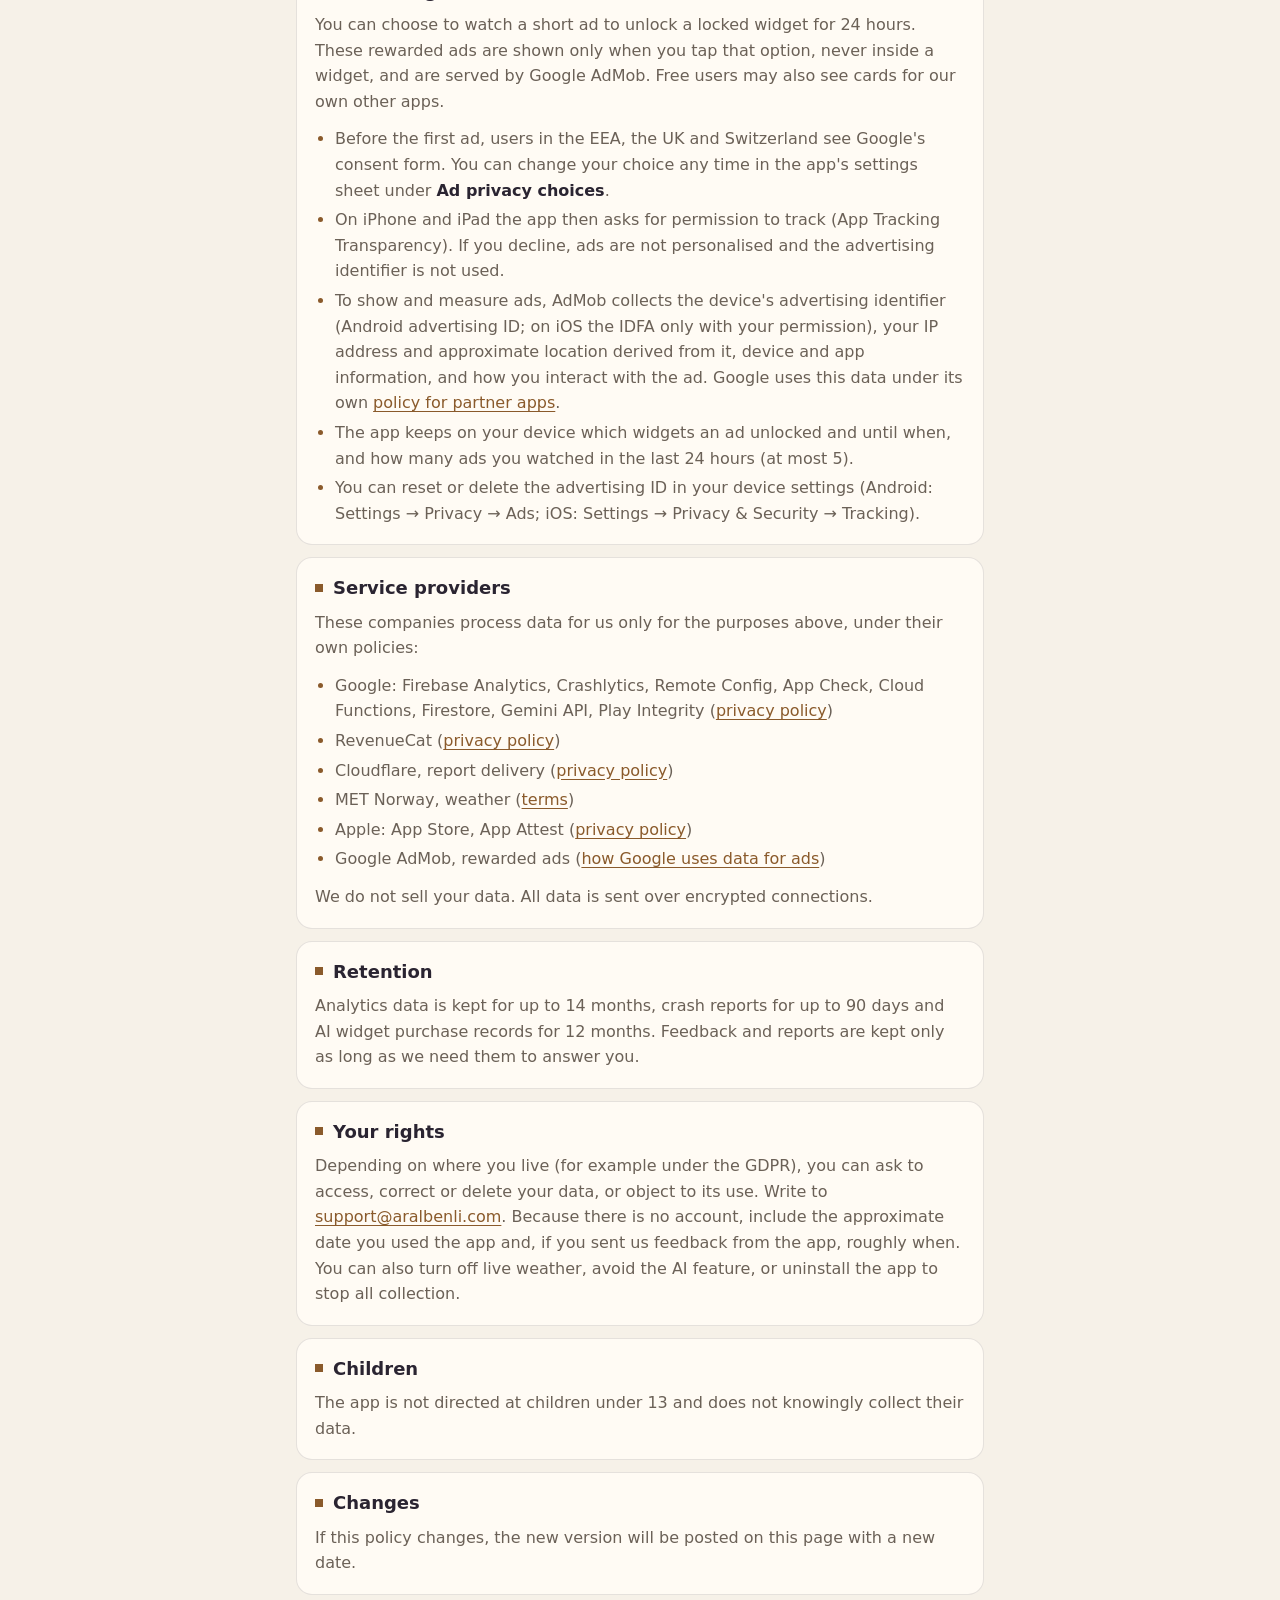
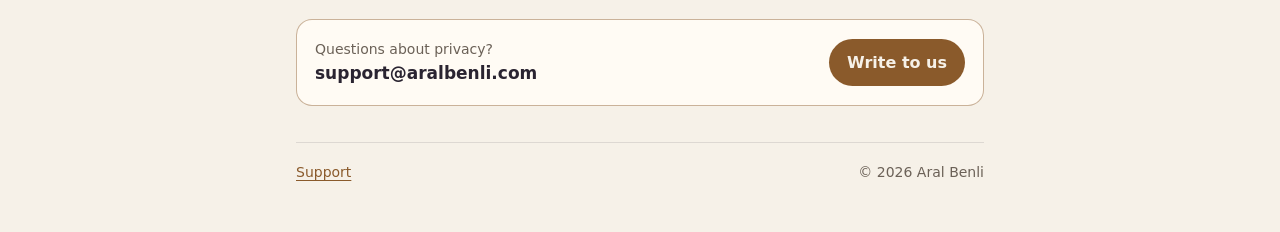
==== commit 7a084b60: "Privacy: in-app feedback form sends to the support server (13 Nov 2026) Co-Authored-By: Claude Opus " ====
--- a/privacy.html
+++ b/privacy.html
@@ -20,7 +20,7 @@
   <div lang="en">
     <header class="hero">
       <h1>Privacy Policy</h1>
-      <p class="date">Last updated: 8 November 2026</p>
+      <p class="date">Last updated: 13 November 2026</p>
     </header>
 
     <p class="lead">Nook Widgets is a home screen widget app for Android and iOS made by Aral Benli ("we"). This policy explains what the app does with your information.</p>
@@ -87,7 +87,7 @@
 
     <section class="card">
       <h2>Feedback</h2>
-      <p>If you request a feature or report a bug, your own email app opens with a message to us. To help us answer, it includes your RevenueCat ID, a device identifier (Android ID / iOS identifier for vendor), platform and operating system version, device model, app version, Premium status and language. You can see and remove these lines before sending. We use this only to answer you.</p>
+      <p>If you request a feature or report a bug, you type your message in the app and it is sent from inside the app to our support server (feedback.aralbenli.com, Cloudflare), which emails it to us. To help us answer, it includes your RevenueCat ID, a device identifier (Android ID / iOS identifier for vendor), platform and operating system version, device model, app version, Premium status and language, and the server adds your country, worked out from your IP address. The form says these details are added. We use this only to answer you.</p>
     </section>
 
     <section class="card">
@@ -128,7 +128,7 @@
 
     <section class="card">
       <h2>Your rights</h2>
-      <p>Depending on where you live (for example under the GDPR), you can ask to access, correct or delete your data, or object to its use. Write to <a href="mailto:support@aralbenli.com">support@aralbenli.com</a>. Because there is no account, include the approximate date you used the app and, if you can, your RevenueCat ID from a feedback mail. You can also turn off live weather, avoid the AI feature, or uninstall the app to stop all collection.</p>
+      <p>Depending on where you live (for example under the GDPR), you can ask to access, correct or delete your data, or object to its use. Write to <a href="mailto:support@aralbenli.com">support@aralbenli.com</a>. Because there is no account, include the approximate date you used the app and, if you sent us feedback from the app, roughly when. You can also turn off live weather, avoid the AI feature, or uninstall the app to stop all collection.</p>
     </section>
 
     <section class="card">
@@ -153,7 +153,7 @@
   <div lang="tr">
     <header class="hero">
       <h1>Gizlilik Politikası</h1>
-      <p class="date">Son güncelleme: 8 Kasım 2026</p>
+      <p class="date">Son güncelleme: 13 Kasım 2026</p>
     </header>
 
     <p class="lead">Nook Widgets, Aral Benli'nin ("biz") Android ve iOS için geliştirdiği bir ana ekran widget uygulamasıdır. Bu politika, uygulamanın bilgilerinizle ne yaptığını anlatır.</p>
@@ -220,7 +220,7 @@
 
     <section class="card">
       <h2>Geri bildirim</h2>
-      <p>Bir özellik ister veya hata bildirirseniz kendi e-posta uygulamanız bize yazılmış bir mesajla açılır. Yanıt verebilmemiz için mesaja RevenueCat kimliğiniz, bir cihaz kimliği (Android ID / iOS identifier for vendor), platform ve işletim sistemi sürümü, cihaz modeli, uygulama sürümü, Premium durumu ve dil eklenir. Bu satırları göndermeden önce görebilir ve silebilirsiniz. Bunları yalnızca size yanıt vermek için kullanırız.</p>
+      <p>Bir özellik ister veya hata bildirirseniz mesajınızı uygulamada yazarsınız; mesaj uygulamanın içinden destek sunucumuza (feedback.aralbenli.com, Cloudflare) gönderilir ve bize e-postayla iletilir. Yanıt verebilmemiz için mesaja RevenueCat kimliğiniz, bir cihaz kimliği (Android ID / iOS identifier for vendor), platform ve işletim sistemi sürümü, cihaz modeli, uygulama sürümü, Premium durumu ve dil eklenir; sunucu da IP adresinizden çıkarılan ülkenizi ekler. Formda bu bilgilerin eklendiği yazar. Bunları yalnızca size yanıt vermek için kullanırız.</p>
     </section>
 
     <section class="card">
@@ -261,7 +261,7 @@
 
     <section class="card">
       <h2>Haklarınız</h2>
-      <p>Yaşadığınız yere bağlı olarak (örneğin GDPR veya KVKK kapsamında) verilerinize erişmeyi, düzeltilmesini veya silinmesini isteyebilir ya da kullanılmasına itiraz edebilirsiniz. <a href="mailto:support@aralbenli.com">support@aralbenli.com</a> adresine yazın. Hesap olmadığı için uygulamayı kullandığınız yaklaşık tarihi ve mümkünse geri bildirim e-postasındaki RevenueCat kimliğinizi belirtin. Canlı havayı kapatarak, AI özelliğini kullanmayarak veya uygulamayı kaldırarak veri toplamayı durdurabilirsiniz.</p>
+      <p>Yaşadığınız yere bağlı olarak (örneğin GDPR veya KVKK kapsamında) verilerinize erişmeyi, düzeltilmesini veya silinmesini isteyebilir ya da kullanılmasına itiraz edebilirsiniz. <a href="mailto:support@aralbenli.com">support@aralbenli.com</a> adresine yazın. Hesap olmadığı için uygulamayı kullandığınız yaklaşık tarihi ve uygulamadan geri bildirim gönderdiyseniz yaklaşık ne zaman gönderdiğinizi belirtin. Canlı havayı kapatarak, AI özelliğini kullanmayarak veya uygulamayı kaldırarak veri toplamayı durdurabilirsiniz.</p>
     </section>
 
     <section class="card">
